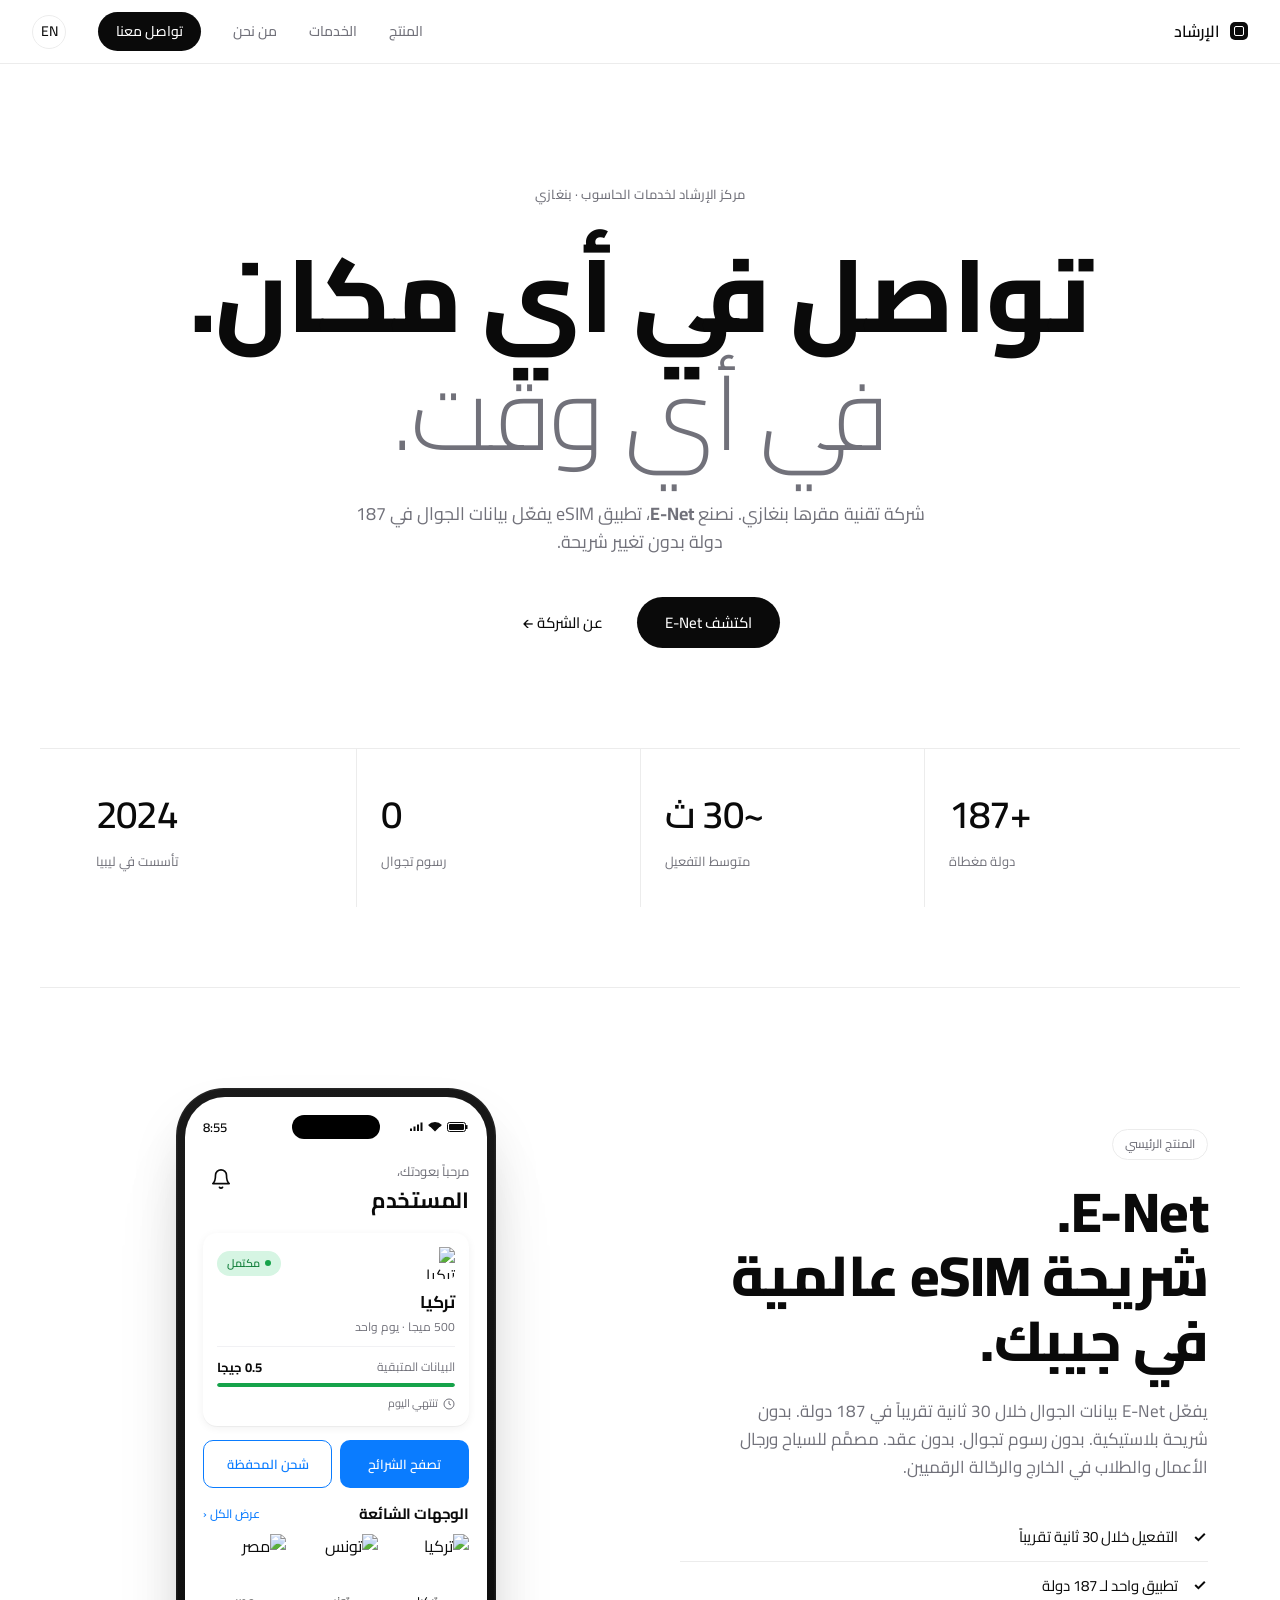
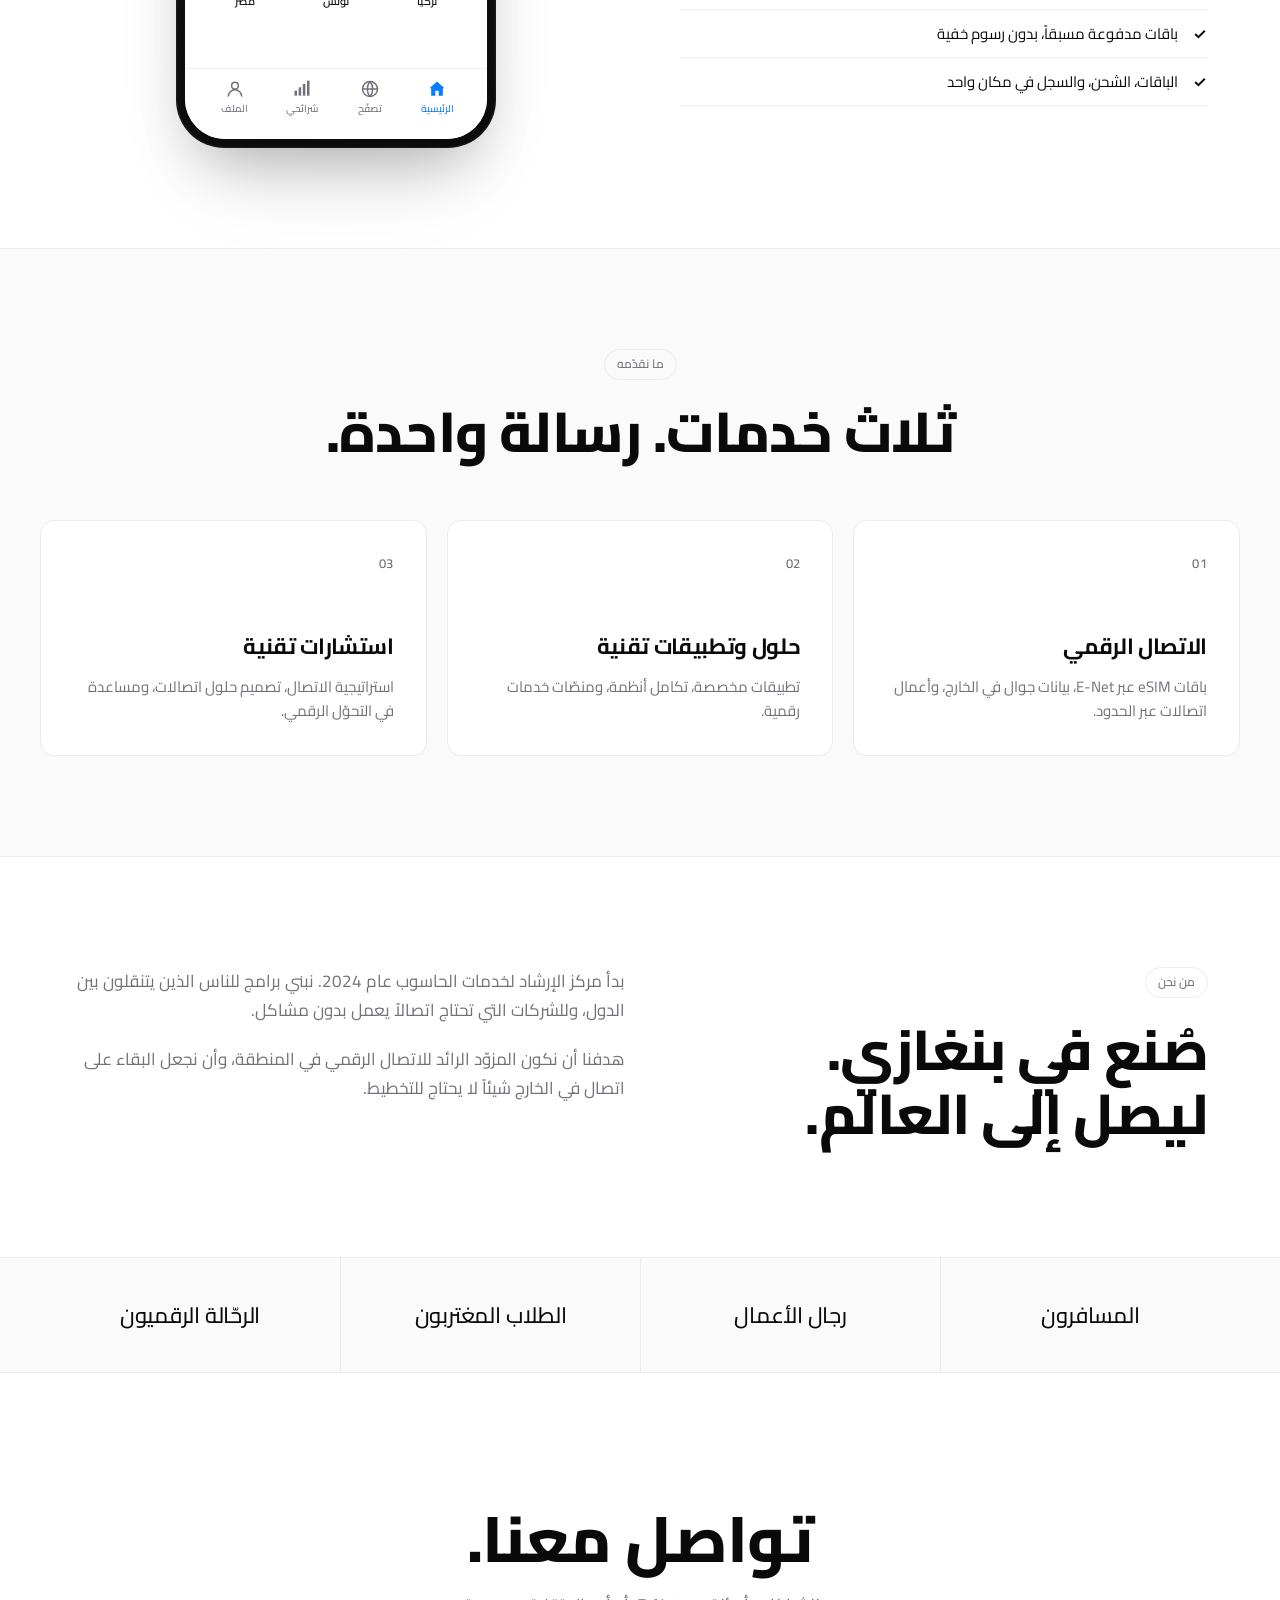
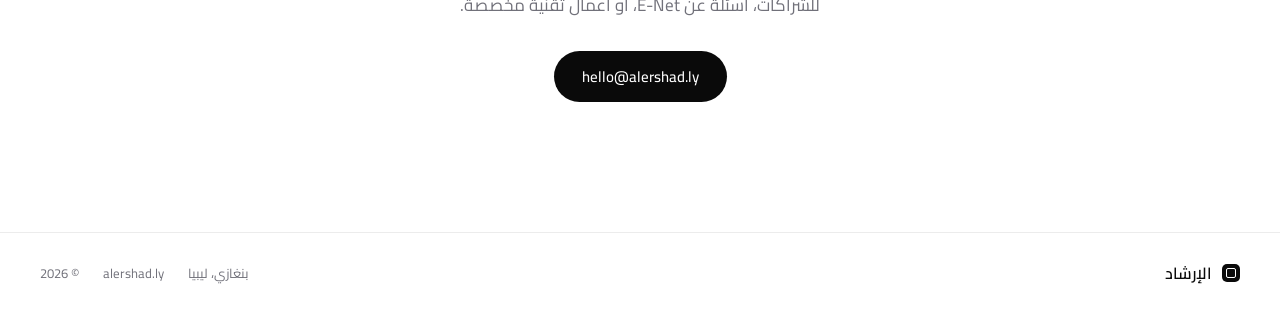
==== ar.html @ 6afa5aed "initial commit: al-irshad bilingual marketing site with e-net app showcase" ====
<!DOCTYPE html>
<html lang="ar" dir="rtl">
<head>
<meta charset="UTF-8" />
<meta name="viewport" content="width=device-width, initial-scale=1.0" />
<title>الإرشاد — تواصل من أي مكان. في أي وقت.</title>
<meta name="description" content="مركز الإرشاد لخدمات الحاسوب — شركة حلول تقنية مقرها بنغازي. مالكة منصة E-Net العالمية لشرائح eSIM." />
<link rel="preconnect" href="https://fonts.googleapis.com" />
<link rel="preconnect" href="https://fonts.gstatic.com" crossorigin />
<link href="https://fonts.googleapis.com/css2?family=Plus+Jakarta+Sans:wght@200;300;400;500;600;700&family=Cairo:wght@300;400;500;600;700;800&display=swap" rel="stylesheet" />
<link rel="stylesheet" href="styles.css" />
</head>
<body>

<!-- NAV -->
<header class="nav">
  <a href="#" class="brand">
    <span class="brand-mark"></span>
    <span class="brand-name">الإرشاد</span>
  </a>
  <nav class="menu">
    <a href="#product">المنتج</a>
    <a href="#services">الخدمات</a>
    <a href="#about">من نحن</a>
    <a href="#contact" class="menu-cta">تواصل معنا</a>
    <a href="index.html" class="lang-switch">EN</a>
  </nav>
</header>

<!-- HERO -->
<section class="hero">
  <p class="eyebrow">مركز الإرشاد لخدمات الحاسوب · بنغازي</p>
  <h1 class="hero-title">
    تواصل في أي مكان.<br/>
    <span class="thin">في أي وقت.</span>
  </h1>
  <p class="hero-sub">
    شركة تقنية مقرها بنغازي. نصنع <b>E-Net</b>، تطبيق eSIM
    يفعّل بيانات الجوال في 187 دولة بدون تغيير شريحة.
  </p>
  <div class="hero-actions">
    <a href="#product" class="btn-primary">اكتشف E-Net</a>
    <a href="#about" class="btn-ghost">عن الشركة ←</a>
  </div>
</section>

<!-- STATS STRIP -->
<section class="strip">
  <div class="strip-item">
    <div class="strip-value">+187</div>
    <div class="strip-label">دولة مغطاة</div>
  </div>
  <div class="strip-item">
    <div class="strip-value">~30 ث</div>
    <div class="strip-label">متوسط التفعيل</div>
  </div>
  <div class="strip-item">
    <div class="strip-value">0</div>
    <div class="strip-label">رسوم تجوال</div>
  </div>
  <div class="strip-item">
    <div class="strip-value">2024</div>
    <div class="strip-label">تأسست في ليبيا</div>
  </div>
</section>

<!-- PRODUCT -->
<section class="product" id="product">
  <div class="product-copy">
    <span class="tag">المنتج الرئيسي</span>
    <h2>E-Net.<br/>شريحة eSIM عالمية في جيبك.</h2>
    <p>
      يفعّل E-Net بيانات الجوال خلال 30 ثانية تقريباً في 187 دولة.
      بدون شريحة بلاستيكية. بدون رسوم تجوال. بدون عقد.
      مصمَّم للسياح ورجال الأعمال والطلاب في الخارج والرحّالة الرقميين.
    </p>
    <ul class="check-list">
      <li>التفعيل خلال 30 ثانية تقريباً</li>
      <li>تطبيق واحد لـ 187 دولة</li>
      <li>باقات مدفوعة مسبقاً، بدون رسوم خفية</li>
      <li>الباقات، الشحن، والسجل في مكان واحد</li>
    </ul>
  </div>

  <div class="product-art" dir="ltr">
    <div class="phone">
      <div class="phone-screen" lang="ar" dir="rtl">
        <div class="status-bar" dir="ltr">
          <span class="status-time">8:55</span>
          <span class="status-icons">
            <svg width="14" height="10" viewBox="0 0 14 10"><path d="M1 6.5h2v2.5H1zM4.5 4.5h2V9h-2zM8 2.5h2V9H8zM11.5.5h2V9h-2z" fill="currentColor"/></svg>
            <svg width="14" height="10" viewBox="0 0 14 10"><path d="M7 2.5a7 7 0 015 2L7 9.5 2 4.5a7 7 0 015-2zM7 0a9.5 9.5 0 016.9 3L12 4.9a7 7 0 00-10 0L.1 3A9.5 9.5 0 017 0z" fill="currentColor"/></svg>
            <svg width="22" height="10" viewBox="0 0 22 10"><rect x=".5" y=".5" width="18" height="9" rx="2" fill="none" stroke="currentColor"/><rect x="2" y="2" width="15" height="6" rx="1" fill="currentColor"/><rect x="19" y="3" width="1.5" height="4" rx=".5" fill="currentColor"/></svg>
          </span>
        </div>

        <div class="enet-greet">
          <div>
            <small>مرحباً بعودتك،</small>
            <strong>المستخدم</strong>
          </div>
          <span class="bell">
            <svg width="22" height="22" viewBox="0 0 24 24" fill="none" stroke="currentColor" stroke-width="1.8" stroke-linecap="round" stroke-linejoin="round"><path d="M6 8a6 6 0 0112 0c0 7 3 9 3 9H3s3-2 3-9"/><path d="M10.3 21a1.94 1.94 0 003.4 0"/></svg>
          </span>
        </div>

        <div class="enet-active">
          <div class="enet-active-head">
            <img class="enet-flag" src="https://flagcdn.com/tr.svg" alt="تركيا" />
            <span class="enet-status">
              <span class="enet-status-dot"></span> مكتمل
            </span>
          </div>
          <div class="enet-active-name">تركيا</div>
          <div class="enet-active-plan">500 ميجا · يوم واحد</div>
          <div class="enet-active-divider"></div>
          <div class="enet-data-row">
            <span>البيانات المتبقية</span>
            <b>0.5 جيجا</b>
          </div>
          <div class="enet-progress"><span></span></div>
          <div class="enet-expires">
            <svg width="12" height="12" viewBox="0 0 24 24" fill="none" stroke="currentColor" stroke-width="2"><circle cx="12" cy="12" r="10"/><path d="M12 6v6l4 2"/></svg>
            تنتهي اليوم
          </div>
        </div>

        <div class="enet-buttons">
          <button class="enet-btn enet-btn--fill">تصفح الشرائح</button>
          <button class="enet-btn enet-btn--out">شحن المحفظة</button>
        </div>

        <div class="enet-section">
          <h4>الوجهات الشائعة</h4>
          <span class="enet-see">عرض الكل ‹</span>
        </div>

        <div class="enet-countries">
          <div class="enet-country"><img class="ef" src="https://flagcdn.com/tr.svg" alt="تركيا" /><b>تركيا</b></div>
          <div class="enet-country"><img class="ef" src="https://flagcdn.com/tn.svg" alt="تونس" /><b>تونس</b></div>
          <div class="enet-country"><img class="ef" src="https://flagcdn.com/eg.svg" alt="مصر" /><b>مصر</b></div>
        </div>

        <div class="enet-tabbar">
          <span class="tab active">
            <svg width="20" height="20" viewBox="0 0 24 24" fill="currentColor"><path d="M12 3l9 8h-2v9h-5v-6h-4v6H5v-9H3z"/></svg>
            <b>الرئيسية</b>
          </span>
          <span class="tab">
            <svg width="20" height="20" viewBox="0 0 24 24" fill="none" stroke="currentColor" stroke-width="1.8"><circle cx="12" cy="12" r="9"/><path d="M3 12h18M12 3a14 14 0 010 18M12 3a14 14 0 000 18"/></svg>
            <b>تصفّح</b>
          </span>
          <span class="tab">
            <svg width="20" height="20" viewBox="0 0 24 24" fill="currentColor"><rect x="3" y="14" width="3" height="6"/><rect x="8" y="10" width="3" height="10"/><rect x="13" y="6" width="3" height="14"/><rect x="18" y="2" width="3" height="18"/></svg>
            <b>شرائحي</b>
          </span>
          <span class="tab">
            <svg width="20" height="20" viewBox="0 0 24 24" fill="none" stroke="currentColor" stroke-width="1.8"><circle cx="12" cy="8" r="4"/><path d="M4 21c0-4.4 3.6-8 8-8s8 3.6 8 8"/></svg>
            <b>الملف</b>
          </span>
        </div>
      </div>
    </div>
  </div>
</section>

<!-- SERVICES -->
<section class="services" id="services">
  <header class="section-head">
    <span class="tag">ما نقدّمه</span>
    <h2>ثلاث خدمات. رسالة واحدة.</h2>
  </header>

  <div class="service-grid">
    <article class="service">
      <div class="service-num">01</div>
      <h3>الاتصال الرقمي</h3>
      <p>باقات eSIM عبر E-Net، بيانات جوال في الخارج، وأعمال اتصالات عبر الحدود.</p>
    </article>
    <article class="service">
      <div class="service-num">02</div>
      <h3>حلول وتطبيقات تقنية</h3>
      <p>تطبيقات مخصصة، تكامل أنظمة، ومنصّات خدمات رقمية.</p>
    </article>
    <article class="service">
      <div class="service-num">03</div>
      <h3>استشارات تقنية</h3>
      <p>استراتيجية الاتصال، تصميم حلول اتصالات، ومساعدة في التحوّل الرقمي.</p>
    </article>
  </div>
</section>

<!-- ABOUT -->
<section class="about" id="about">
  <div class="about-grid">
    <div class="about-left">
      <span class="tag">من نحن</span>
      <h2>صُنع في بنغازي. ليصل إلى العالم.</h2>
    </div>
    <div class="about-right">
      <p>
        بدأ مركز الإرشاد لخدمات الحاسوب عام 2024.
        نبني برامج للناس الذين يتنقلون بين الدول،
        وللشركات التي تحتاج اتصالاً يعمل بدون مشاكل.
      </p>
      <p>
        هدفنا أن نكون المزوّد الرائد للاتصال الرقمي في المنطقة،
        وأن نجعل البقاء على اتصال في الخارج شيئاً لا يحتاج للتخطيط.
      </p>
    </div>
  </div>
</section>

<!-- WHO IT'S FOR -->
<section class="audience">
  <div class="aud-row">
    <div class="aud-item">المسافرون</div>
    <div class="aud-item">رجال الأعمال</div>
    <div class="aud-item">الطلاب المغتربون</div>
    <div class="aud-item">الرحّالة الرقميون</div>
  </div>
</section>

<!-- CONTACT -->
<section class="contact" id="contact">
  <h2>تواصل معنا.</h2>
  <p>للشراكات، أسئلة عن E-Net، أو أعمال تقنية مخصصة.</p>
  <a href="mailto:hello@alershad.ly" class="btn-primary">hello@alershad.ly</a>
</section>

<!-- FOOTER -->
<footer class="footer">
  <div class="footer-row">
    <div class="footer-brand">
      <span class="brand-mark"></span>
      <span>الإرشاد</span>
    </div>
    <div class="footer-meta">
      <span>بنغازي، ليبيا</span>
      <span>alershad.ly</span>
      <span>© 2026</span>
    </div>
  </div>
</footer>

<script src="main.js"></script>
</body>
</html>
---- styles.css ----
/* ━━━━━━━━━━━━━━━━━━━━━━━━━━━━━━━━━━━━━━
   AL-IRSHAD · Clean Modern Minimalism
   Distinct from zesimo:
     · White background (not cream)
     · Plus Jakarta Sans only (not Cormorant + Inter)
     · No giant ghost letters, no /01 numbering,
       no italic-red accent word, no cursor follower
   ━━━━━━━━━━━━━━━━━━━━━━━━━━━━━━━━━━━━━━ */

*, *::before, *::after { box-sizing: border-box; margin: 0; padding: 0; }

:root {
  --bg:        #ffffff;
  --bg-soft:   #fafafa;
  --ink:       #0a0a0a;
  --ink-soft:  #1f1f1f;
  --muted:     #71717a;
  --line:      #ececec;
  --line-soft: #f4f4f5;
  --radius:    14px;
  --maxw:      1200px;
}

html { scroll-behavior: smooth; }

body {
  background: var(--bg);
  color: var(--ink);
  font-family: 'Plus Jakarta Sans', system-ui, -apple-system, sans-serif;
  font-weight: 400;
  font-size: 16px;
  line-height: 1.55;
  letter-spacing: -.005em;
  -webkit-font-smoothing: antialiased;
  -moz-osx-font-smoothing: grayscale;
  overflow-x: hidden;
}

a { color: inherit; text-decoration: none; }
::selection { background: var(--ink); color: var(--bg); }

/* ━━━ NAV ━━━ */
.nav {
  position: sticky; top: 0; z-index: 50;
  background: rgba(255, 255, 255, 0.85);
  backdrop-filter: saturate(180%) blur(14px);
  -webkit-backdrop-filter: saturate(180%) blur(14px);
  border-bottom: 1px solid var(--line);
  height: 64px;
  padding: 0 32px;
  display: flex; justify-content: space-between; align-items: center;
}
.brand {
  display: flex; align-items: center; gap: 10px;
  font-weight: 600; font-size: 16px;
  letter-spacing: -.01em;
}
.brand-mark {
  width: 18px; height: 18px;
  background: var(--ink);
  border-radius: 5px;
  position: relative;
}
.brand-mark::after {
  content: '';
  position: absolute; inset: 4px;
  border: 1.5px solid var(--bg);
  border-radius: 2px;
}
.menu { display: flex; align-items: center; gap: 32px; }
.menu a {
  font-size: 14px;
  font-weight: 500;
  color: var(--muted);
  transition: color .2s ease;
}
.menu a:hover { color: var(--ink); }
.menu-cta {
  background: var(--ink) !important;
  color: var(--bg) !important;
  padding: 9px 18px;
  border-radius: 999px;
  font-size: 14px;
  font-weight: 500;
  transition: background .2s ease;
}
.menu-cta:hover { background: var(--ink-soft) !important; }

@media (max-width: 720px) {
  .nav { padding: 0 20px; }
  .menu { gap: 18px; }
  .menu a:not(.menu-cta) { display: none; }
}

/* ━━━ HERO ━━━ */
.hero {
  max-width: var(--maxw);
  margin: 0 auto;
  padding: 120px 32px 100px;
  text-align: center;
}
.eyebrow {
  font-size: 13px;
  font-weight: 500;
  color: var(--muted);
  margin-bottom: 32px;
  letter-spacing: .01em;
}
.hero-title {
  font-size: clamp(48px, 8vw, 104px);
  font-weight: 700;
  line-height: 1.02;
  letter-spacing: -.04em;
  margin-bottom: 28px;
  color: var(--ink);
}
.hero-title .thin {
  font-weight: 300;
  color: var(--muted);
}
.hero-sub {
  font-size: clamp(16px, 1.4vw, 19px);
  color: var(--muted);
  max-width: 580px;
  margin: 0 auto 40px;
  line-height: 1.6;
  font-weight: 400;
}
.hero-actions {
  display: inline-flex;
  gap: 12px;
  align-items: center;
  flex-wrap: wrap;
  justify-content: center;
}
.btn-primary {
  display: inline-block;
  background: var(--ink);
  color: var(--bg);
  padding: 14px 28px;
  border-radius: 999px;
  font-size: 15px;
  font-weight: 500;
  transition: background .2s ease, transform .2s ease;
}
.btn-primary:hover { background: var(--ink-soft); transform: translateY(-1px); }
.btn-ghost {
  display: inline-block;
  padding: 14px 22px;
  border-radius: 999px;
  font-size: 15px;
  font-weight: 500;
  color: var(--ink);
  transition: background .2s ease;
}
.btn-ghost:hover { background: var(--line-soft); }

/* ━━━ STATS STRIP ━━━ */
.strip {
  max-width: var(--maxw);
  margin: 0 auto;
  padding: 0 32px 80px;
  display: grid;
  grid-template-columns: repeat(4, 1fr);
  gap: 0;
  border-top: 1px solid var(--line);
  border-bottom: 1px solid var(--line);
}
.strip-item {
  padding: 36px 24px;
  border-right: 1px solid var(--line);
  text-align: left;
}
.strip-item:last-child { border-right: none; }
.strip-value {
  font-size: clamp(28px, 3vw, 40px);
  font-weight: 600;
  letter-spacing: -.02em;
  margin-bottom: 6px;
  color: var(--ink);
}
.strip-label {
  font-size: 13px;
  color: var(--muted);
  font-weight: 400;
}
@media (max-width: 720px) {
  .strip { grid-template-columns: repeat(2, 1fr); padding: 0 20px 60px; }
  .strip-item:nth-child(2) { border-right: none; }
  .strip-item:nth-child(1), .strip-item:nth-child(2) { border-bottom: 1px solid var(--line); }
}

/* ━━━ TAG ━━━ */
.tag {
  display: inline-block;
  font-size: 12px;
  font-weight: 500;
  color: var(--muted);
  padding: 5px 12px;
  border: 1px solid var(--line);
  border-radius: 999px;
  margin-bottom: 20px;
}

/* ━━━ PRODUCT ━━━ */
.product {
  max-width: var(--maxw);
  margin: 0 auto;
  padding: 100px 32px;
  display: grid;
  grid-template-columns: 1fr 1fr;
  gap: 80px;
  align-items: center;
}
.product-copy h2 {
  font-size: clamp(36px, 4.5vw, 56px);
  font-weight: 700;
  line-height: 1.05;
  letter-spacing: -.03em;
  margin-bottom: 24px;
}
.product-copy > p {
  font-size: 17px;
  color: var(--muted);
  line-height: 1.65;
  margin-bottom: 32px;
  max-width: 480px;
}
.check-list { list-style: none; }
.check-list li {
  font-size: 15px;
  padding: 12px 0;
  border-bottom: 1px solid var(--line);
  display: flex; align-items: center;
}
.check-list li::before {
  content: '';
  width: 16px; height: 16px;
  margin-right: 14px;
  background-image: url("data:image/svg+xml;utf8,<svg xmlns='http://www.w3.org/2000/svg' viewBox='0 0 20 20' fill='none' stroke='%230a0a0a' stroke-width='2.5'><path d='M4 10l4 4 8-8'/></svg>");
  background-size: contain;
  background-repeat: no-repeat;
  flex-shrink: 0;
}

/* PHONE MOCKUP — E-Net app accurate */
.product-art { display: flex; justify-content: center; }

.phone {
  width: 320px;
  height: 660px;
  background: linear-gradient(160deg, #1a1a1a, #0a0a0a);
  border-radius: 48px;
  padding: 9px;
  position: relative;
  box-shadow:
    0 0 0 1.5px rgba(255, 255, 255, .05) inset,
    0 30px 60px -20px rgba(0, 0, 0, .25),
    0 50px 100px -40px rgba(0, 0, 0, .15);
}
.phone-screen {
  width: 100%; height: 100%;
  background: #fff;
  border-radius: 40px;
  padding: 14px 18px 0;
  display: flex; flex-direction: column;
  overflow: hidden;
  font-family: -apple-system, 'SF Pro Text', 'Plus Jakarta Sans', sans-serif;
  color: #0a0a0a;
  position: relative;
}

/* Status bar with Dynamic Island */
.status-bar {
  height: 32px;
  display: flex; align-items: center; justify-content: space-between;
  font-size: 13px; font-weight: 600;
  position: relative;
  margin-bottom: 18px;
}
.status-bar::before {
  content: '';
  position: absolute; top: 4px; left: 50%; transform: translateX(-50%);
  width: 88px; height: 24px;
  background: #000;
  border-radius: 14px;
}
.status-icons { display: inline-flex; gap: 5px; align-items: center; color: #0a0a0a; }

/* Welcome greeting */
.enet-greet {
  display: flex; align-items: flex-start; justify-content: space-between;
  margin-bottom: 16px;
}
.enet-greet small { display: block; font-size: 13px; color: #71717a; font-weight: 400; margin-bottom: 2px; }
.enet-greet strong { display: block; font-size: 22px; font-weight: 700; letter-spacing: -.01em; }
.bell {
  width: 36px; height: 36px;
  display: flex; align-items: center; justify-content: center;
  color: #0a0a0a;
}

/* Active eSIM card */
.enet-active {
  background: #fff;
  border-radius: 14px;
  padding: 14px;
  margin-bottom: 14px;
  box-shadow: 0 1px 0 rgba(0,0,0,.04), 0 2px 8px rgba(0,0,0,.06);
}
.enet-active-head {
  display: flex; justify-content: space-between; align-items: center;
  margin-bottom: 10px;
}
.enet-flag {
  width: 42px; height: 32px;
  border-radius: 6px;
  object-fit: cover;
  display: block;
}
.enet-status {
  display: inline-flex; align-items: center; gap: 5px;
  background: #d6f5e3;
  color: #15803d;
  font-size: 11px; font-weight: 600;
  padding: 4px 10px;
  border-radius: 999px;
}
.enet-status-dot {
  width: 6px; height: 6px; background: #16a34a; border-radius: 50%;
}
.enet-active-name { font-size: 17px; font-weight: 700; letter-spacing: -.01em; }
.enet-active-plan { font-size: 12px; color: #71717a; margin-top: 2px; }
.enet-active-divider { height: 1px; background: #f1f1f4; margin: 10px 0; }
.enet-data-row {
  display: flex; justify-content: space-between; align-items: center;
  font-size: 12px; color: #71717a;
  margin-bottom: 6px;
}
.enet-data-row b { color: #0a0a0a; font-weight: 700; font-size: 13px; }
.enet-progress {
  width: 100%; height: 4px; border-radius: 2px;
  background: #f1f1f4; overflow: hidden;
  margin-bottom: 8px;
}
.enet-progress span {
  display: block; width: 100%; height: 100%;
  background: #16a34a; border-radius: 2px;
}
.enet-expires {
  display: flex; align-items: center; gap: 5px;
  font-size: 11px; color: #71717a;
}

/* Buttons */
.enet-buttons {
  display: grid; grid-template-columns: 1fr 1fr;
  gap: 8px;
  margin-bottom: 14px;
}
.enet-btn {
  border: none;
  padding: 11px 8px;
  border-radius: 10px;
  font-size: 13px; font-weight: 600;
  font-family: inherit;
  cursor: pointer;
}
.enet-btn--fill { background: #0a7cff; color: #fff; }
.enet-btn--out { background: #fff; color: #0a7cff; border: 1.5px solid #0a7cff; }

/* Section header */
.enet-section {
  display: flex; justify-content: space-between; align-items: center;
  margin-bottom: 8px;
}
.enet-section h4 { font-size: 15px; font-weight: 700; letter-spacing: -.01em; }
.enet-see { font-size: 12px; font-weight: 500; color: #0a7cff; }

/* Country grid */
.enet-countries {
  display: grid; grid-template-columns: repeat(3, 1fr);
  gap: 8px;
  margin-bottom: 14px;
}
.enet-country { display: flex; flex-direction: column; gap: 4px; }
.enet-country b { font-size: 11px; font-weight: 600; text-align: center; }

/* Country flags — real SVGs from flagcdn.com */
.ef {
  width: 100%;
  aspect-ratio: 3 / 2;
  border-radius: 6px;
  object-fit: cover;
  display: block;
}

/* Bottom tab bar */
.enet-tabbar {
  margin-left: -18px; margin-right: -18px;
  margin-top: auto;
  padding: 10px 16px 22px;
  border-top: 1px solid #f1f1f4;
  background: #fff;
  display: grid; grid-template-columns: repeat(4, 1fr);
}
.tab {
  display: flex; flex-direction: column; align-items: center; gap: 2px;
  color: #71717a;
  font-size: 10px; font-weight: 500;
}
.tab.active { color: #0a7cff; }
.tab b { font-weight: 500; font-size: 10px; }

@media (max-width: 880px) {
  .product { grid-template-columns: 1fr; gap: 56px; padding: 70px 20px; }
  .product-art { order: -1; }
}

/* ━━━ SECTION HEAD ━━━ */
.section-head {
  max-width: var(--maxw);
  margin: 0 auto 56px;
  text-align: center;
}
.section-head h2 {
  font-size: clamp(36px, 4.5vw, 56px);
  font-weight: 700;
  letter-spacing: -.03em;
  line-height: 1.05;
}

/* ━━━ SERVICES ━━━ */
.services {
  background: var(--bg-soft);
  padding: 100px 32px;
  border-top: 1px solid var(--line);
  border-bottom: 1px solid var(--line);
}
.service-grid {
  max-width: var(--maxw);
  margin: 0 auto;
  display: grid;
  grid-template-columns: repeat(3, 1fr);
  gap: 20px;
}
.service {
  background: var(--bg);
  border: 1px solid var(--line);
  border-radius: var(--radius);
  padding: 32px;
  transition: border-color .25s ease, transform .25s ease, box-shadow .25s ease;
}
.service:hover {
  border-color: #d4d4d8;
  transform: translateY(-2px);
  box-shadow: 0 12px 30px -16px rgba(0, 0, 0, .08);
}
.service-num {
  font-size: 13px;
  font-weight: 600;
  color: var(--muted);
  margin-bottom: 56px;
  letter-spacing: .02em;
}
.service h3 {
  font-size: 22px;
  font-weight: 600;
  letter-spacing: -.015em;
  margin-bottom: 12px;
}
.service p {
  color: var(--muted);
  font-size: 15px;
  line-height: 1.6;
}
@media (max-width: 880px) {
  .services { padding: 70px 20px; }
  .service-grid { grid-template-columns: 1fr; }
}

/* ━━━ ABOUT ━━━ */
.about {
  max-width: var(--maxw);
  margin: 0 auto;
  padding: 110px 32px;
}
.about-grid {
  display: grid;
  grid-template-columns: 1fr 1.1fr;
  gap: 80px;
  align-items: start;
}
.about-left h2 {
  font-size: clamp(36px, 4.5vw, 56px);
  font-weight: 700;
  line-height: 1.05;
  letter-spacing: -.03em;
}
.about-right p {
  font-size: 17px;
  line-height: 1.7;
  color: var(--muted);
  margin-bottom: 20px;
}
.about-right p:last-child { margin-bottom: 0; }
@media (max-width: 880px) {
  .about { padding: 70px 20px; }
  .about-grid { grid-template-columns: 1fr; gap: 32px; }
}

/* ━━━ AUDIENCE ━━━ */
.audience {
  border-top: 1px solid var(--line);
  border-bottom: 1px solid var(--line);
  background: var(--bg-soft);
}
.aud-row {
  max-width: var(--maxw);
  margin: 0 auto;
  display: grid;
  grid-template-columns: repeat(4, 1fr);
}
.aud-item {
  padding: 40px 24px;
  font-size: clamp(18px, 2vw, 22px);
  font-weight: 500;
  letter-spacing: -.01em;
  border-right: 1px solid var(--line);
  text-align: center;
}
.aud-item:last-child { border-right: none; }
@media (max-width: 720px) {
  .aud-row { grid-template-columns: repeat(2, 1fr); }
  .aud-item:nth-child(2) { border-right: none; }
  .aud-item:nth-child(1), .aud-item:nth-child(2) { border-bottom: 1px solid var(--line); }
}

/* ━━━ CONTACT ━━━ */
.contact {
  max-width: 720px;
  margin: 0 auto;
  padding: 130px 32px;
  text-align: center;
}
.contact h2 {
  font-size: clamp(40px, 5vw, 64px);
  font-weight: 700;
  letter-spacing: -.03em;
  margin-bottom: 16px;
}
.contact p {
  font-size: 17px;
  color: var(--muted);
  margin-bottom: 32px;
}

/* ━━━ FOOTER ━━━ */
.footer {
  border-top: 1px solid var(--line);
  padding: 28px 32px;
}
.footer-row {
  max-width: var(--maxw);
  margin: 0 auto;
  display: flex;
  justify-content: space-between;
  align-items: center;
}
.footer-brand {
  display: flex; align-items: center; gap: 10px;
  font-weight: 600;
}
.footer-meta {
  display: flex; gap: 24px;
  font-size: 13px;
  color: var(--muted);
}
@media (max-width: 720px) {
  .footer-row { flex-direction: column; gap: 16px; }
  .footer-meta { flex-wrap: wrap; justify-content: center; gap: 14px; }
}

/* ━━━ LANGUAGE SWITCH ━━━ */
.lang-switch {
  width: 34px; height: 34px;
  display: inline-flex; align-items: center; justify-content: center;
  border: 1px solid var(--line);
  border-radius: 50%;
  font-size: 13px;
  font-weight: 600;
  color: var(--ink) !important;
  transition: background .2s ease, border-color .2s ease;
}
.lang-switch:hover {
  background: var(--bg-soft);
  border-color: var(--ink);
}

/* ━━━ ARABIC / RTL ━━━ */
html[dir="rtl"] body {
  font-family: 'Cairo', 'Plus Jakarta Sans', system-ui, sans-serif;
  letter-spacing: 0;
}
html[dir="rtl"] .hero-title,
html[dir="rtl"] .product-copy h2,
html[dir="rtl"] .section-head h2,
html[dir="rtl"] .about-left h2,
html[dir="rtl"] .contact h2 {
  font-weight: 800;
  letter-spacing: -.01em;
  line-height: 1.15;
}
html[dir="rtl"] .hero-title .thin { font-weight: 300; }
html[dir="rtl"] .service h3 { font-weight: 700; }

/* Flip vertical-divider borders */
html[dir="rtl"] .strip-item {
  border-right: none;
  border-left: 1px solid var(--line);
}
html[dir="rtl"] .strip-item:last-child { border-left: none; }
html[dir="rtl"] .aud-item {
  border-right: none;
  border-left: 1px solid var(--line);
}
html[dir="rtl"] .aud-item:last-child { border-left: none; }
@media (max-width: 720px) {
  html[dir="rtl"] .strip-item:nth-child(2) { border-left: none; }
  html[dir="rtl"] .aud-item:nth-child(2) { border-left: none; }
}

/* Phone stays LTR (it's a product UI) — already handled by inline dir="ltr" */
html[dir="rtl"] .phone-screen { font-family: 'Cairo', sans-serif; }
html[dir="rtl"] .enet-active-name,
html[dir="rtl"] .enet-greet strong,
html[dir="rtl"] .enet-section h4 {
  font-weight: 700;
}
html[dir="rtl"] .check-list li::before {
  margin-right: 0;
  margin-left: 14px;
}

/* ━━━ SCROLL REVEAL ━━━ */
.reveal {
  opacity: 0;
  transform: translateY(20px);
  transition: opacity .8s ease, transform .8s cubic-bezier(.16, 1, .3, 1);
}
.reveal.in {
  opacity: 1;
  transform: translateY(0);
}
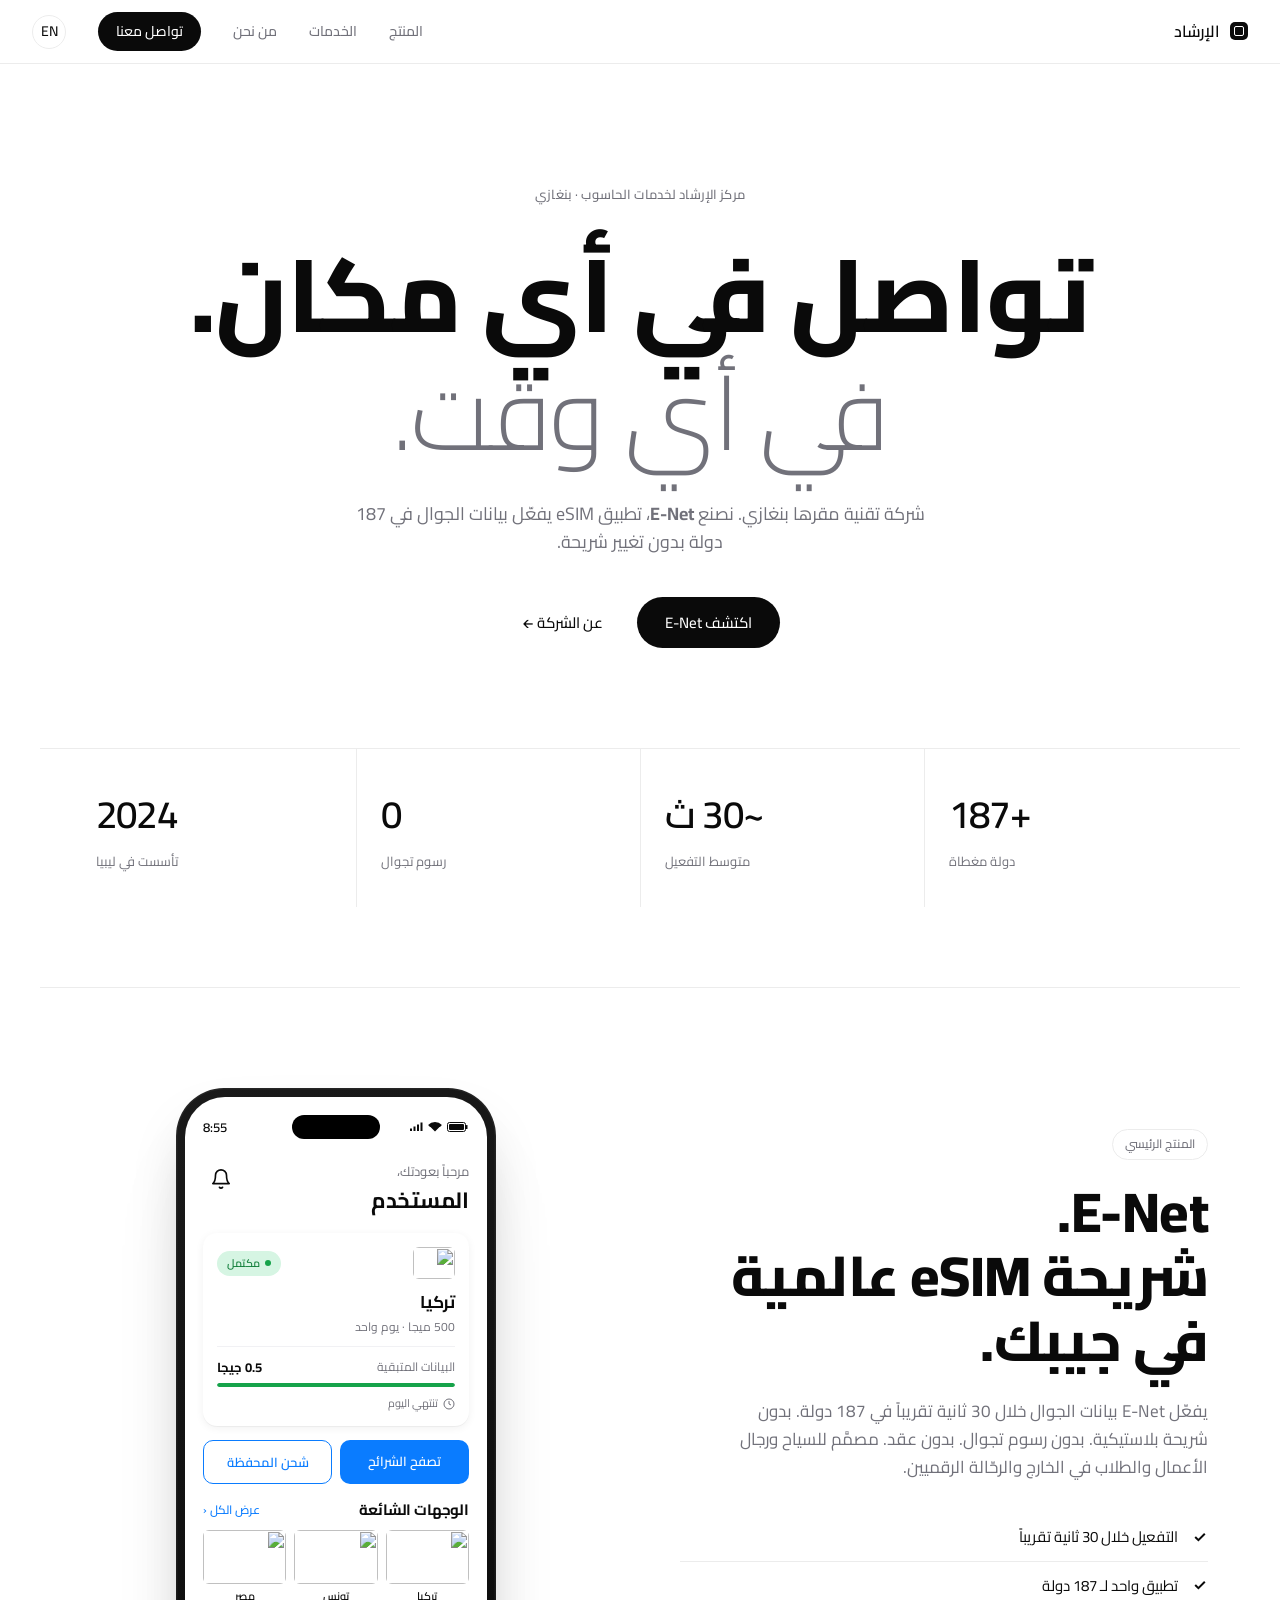
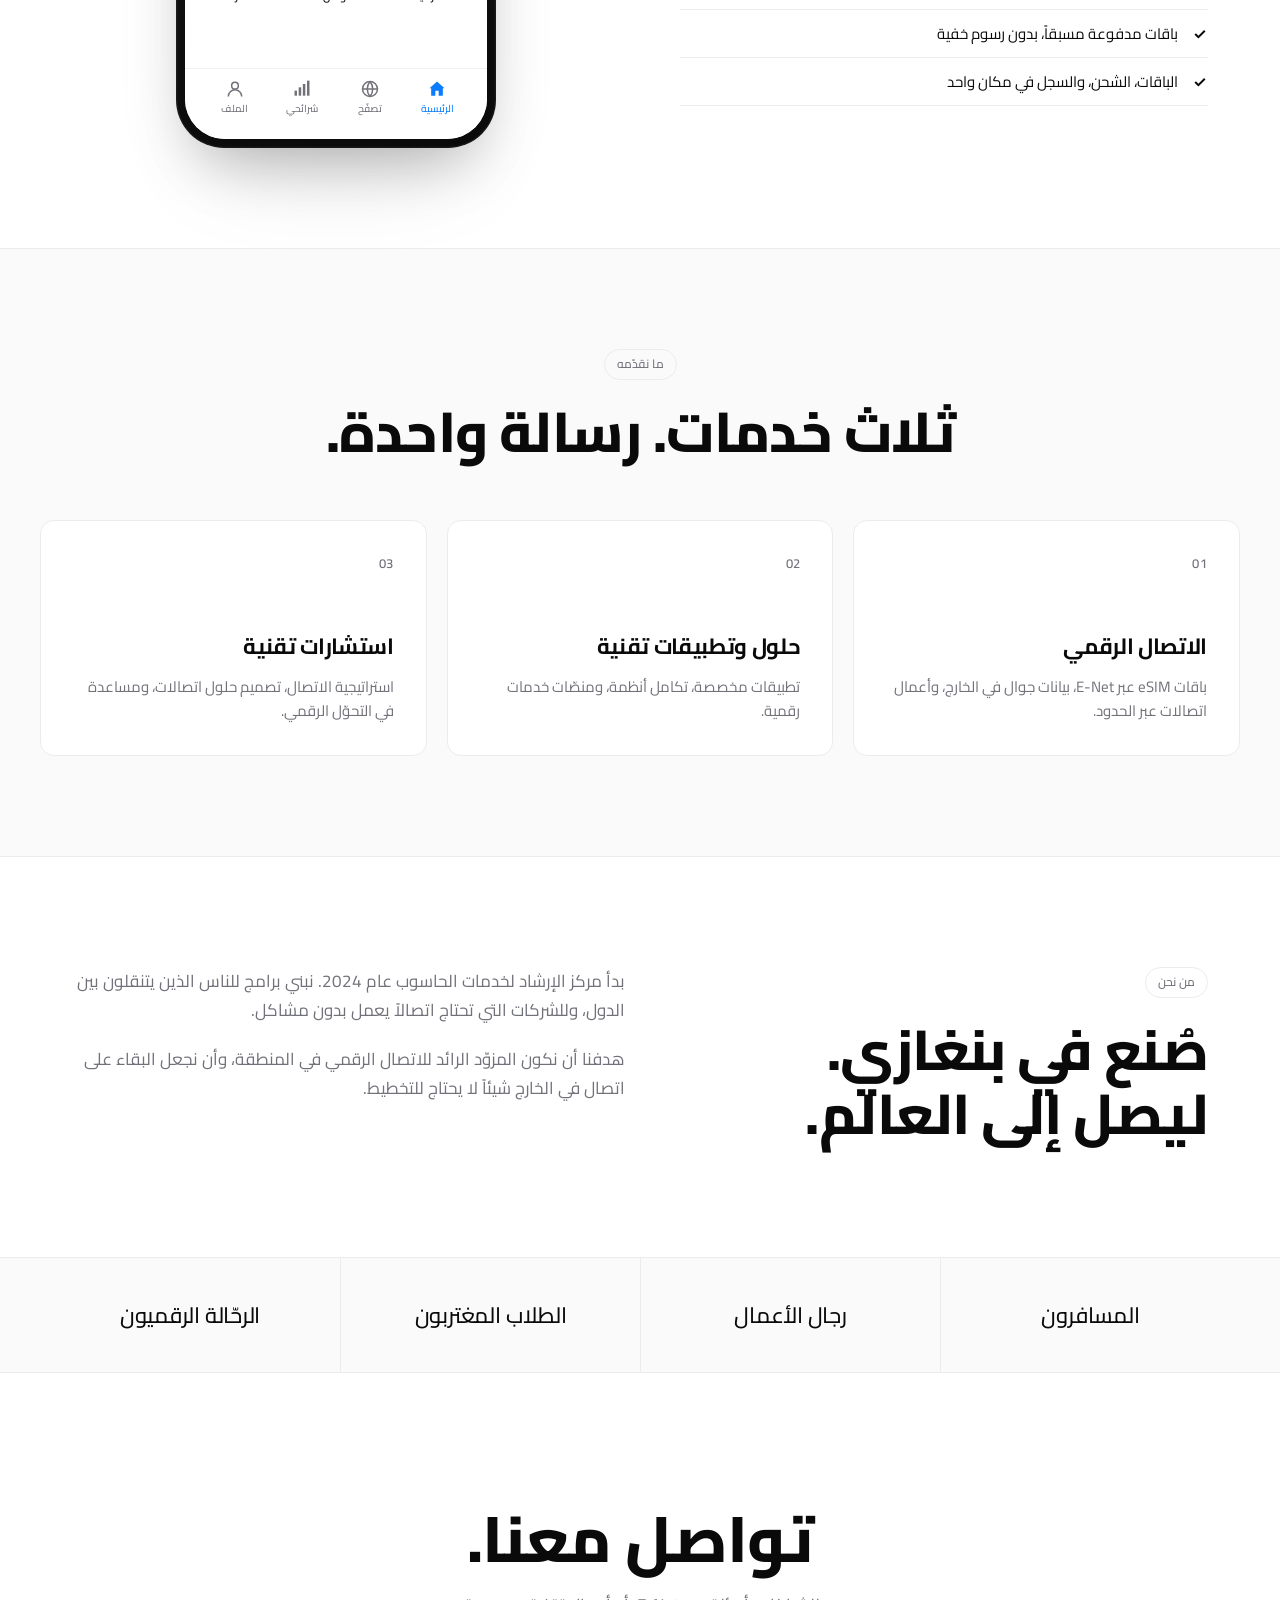
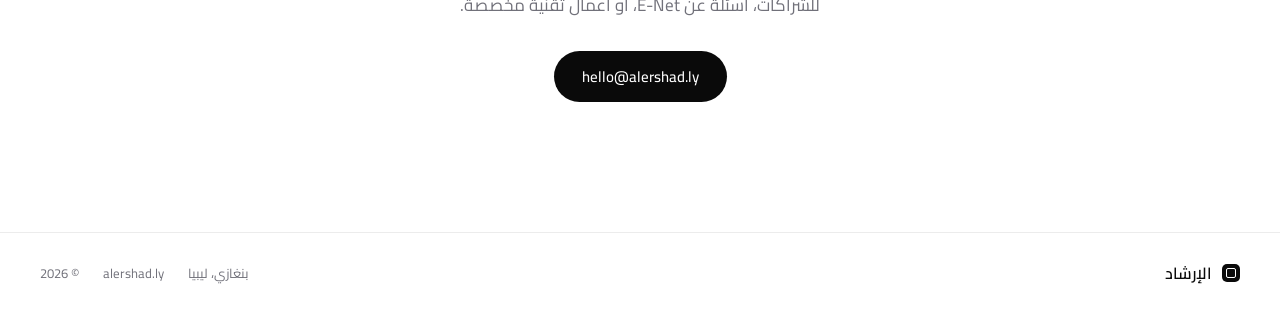
==== commit dbd07429: "improve accessibility, focus, motion tokens, and reduced-motion support" ====
--- a/ar.html
+++ b/ar.html
@@ -12,25 +12,29 @@
 </head>
 <body>
 
+<a href="#main" class="skip-link">تخطّي إلى المحتوى</a>
+
 <!-- NAV -->
 <header class="nav">
-  <a href="#" class="brand">
-    <span class="brand-mark"></span>
+  <a href="#" class="brand" aria-label="الإرشاد - الصفحة الرئيسية">
+    <span class="brand-mark" aria-hidden="true"></span>
     <span class="brand-name">الإرشاد</span>
   </a>
-  <nav class="menu">
+  <nav class="menu" aria-label="القائمة الرئيسية">
     <a href="#product">المنتج</a>
     <a href="#services">الخدمات</a>
     <a href="#about">من نحن</a>
     <a href="#contact" class="menu-cta">تواصل معنا</a>
-    <a href="index.html" class="lang-switch">EN</a>
+    <a href="index.html" class="lang-switch" aria-label="Switch to English" lang="en">EN</a>
   </nav>
 </header>
 
+<main id="main">
+
 <!-- HERO -->
-<section class="hero">
+<section class="hero" aria-labelledby="hero-heading">
   <p class="eyebrow">مركز الإرشاد لخدمات الحاسوب · بنغازي</p>
-  <h1 class="hero-title">
+  <h1 class="hero-title" id="hero-heading">
     تواصل في أي مكان.<br/>
     <span class="thin">في أي وقت.</span>
   </h1>
@@ -45,7 +49,7 @@
 </section>
 
 <!-- STATS STRIP -->
-<section class="strip">
+<section class="strip" aria-label="أرقام رئيسية">
   <div class="strip-item">
     <div class="strip-value">+187</div>
     <div class="strip-label">دولة مغطاة</div>
@@ -65,10 +69,10 @@
 </section>
 
 <!-- PRODUCT -->
-<section class="product" id="product">
+<section class="product" id="product" aria-labelledby="product-heading">
   <div class="product-copy">
     <span class="tag">المنتج الرئيسي</span>
-    <h2>E-Net.<br/>شريحة eSIM عالمية في جيبك.</h2>
+    <h2 id="product-heading">E-Net.<br/>شريحة eSIM عالمية في جيبك.</h2>
     <p>
       يفعّل E-Net بيانات الجوال خلال 30 ثانية تقريباً في 187 دولة.
       بدون شريحة بلاستيكية. بدون رسوم تجوال. بدون عقد.
@@ -82,15 +86,15 @@
     </ul>
   </div>
 
-  <div class="product-art" dir="ltr">
+  <div class="product-art" dir="ltr" aria-hidden="true">
     <div class="phone">
       <div class="phone-screen" lang="ar" dir="rtl">
         <div class="status-bar" dir="ltr">
           <span class="status-time">8:55</span>
           <span class="status-icons">
-            <svg width="14" height="10" viewBox="0 0 14 10"><path d="M1 6.5h2v2.5H1zM4.5 4.5h2V9h-2zM8 2.5h2V9H8zM11.5.5h2V9h-2z" fill="currentColor"/></svg>
-            <svg width="14" height="10" viewBox="0 0 14 10"><path d="M7 2.5a7 7 0 015 2L7 9.5 2 4.5a7 7 0 015-2zM7 0a9.5 9.5 0 016.9 3L12 4.9a7 7 0 00-10 0L.1 3A9.5 9.5 0 017 0z" fill="currentColor"/></svg>
-            <svg width="22" height="10" viewBox="0 0 22 10"><rect x=".5" y=".5" width="18" height="9" rx="2" fill="none" stroke="currentColor"/><rect x="2" y="2" width="15" height="6" rx="1" fill="currentColor"/><rect x="19" y="3" width="1.5" height="4" rx=".5" fill="currentColor"/></svg>
+            <svg width="14" height="10" viewBox="0 0 14 10" focusable="false"><path d="M1 6.5h2v2.5H1zM4.5 4.5h2V9h-2zM8 2.5h2V9H8zM11.5.5h2V9h-2z" fill="currentColor"/></svg>
+            <svg width="14" height="10" viewBox="0 0 14 10" focusable="false"><path d="M7 2.5a7 7 0 015 2L7 9.5 2 4.5a7 7 0 015-2zM7 0a9.5 9.5 0 016.9 3L12 4.9a7 7 0 00-10 0L.1 3A9.5 9.5 0 017 0z" fill="currentColor"/></svg>
+            <svg width="22" height="10" viewBox="0 0 22 10" focusable="false"><rect x=".5" y=".5" width="18" height="9" rx="2" fill="none" stroke="currentColor"/><rect x="2" y="2" width="15" height="6" rx="1" fill="currentColor"/><rect x="19" y="3" width="1.5" height="4" rx=".5" fill="currentColor"/></svg>
           </span>
         </div>
 
@@ -100,15 +104,15 @@
             <strong>المستخدم</strong>
           </div>
           <span class="bell">
-            <svg width="22" height="22" viewBox="0 0 24 24" fill="none" stroke="currentColor" stroke-width="1.8" stroke-linecap="round" stroke-linejoin="round"><path d="M6 8a6 6 0 0112 0c0 7 3 9 3 9H3s3-2 3-9"/><path d="M10.3 21a1.94 1.94 0 003.4 0"/></svg>
+            <svg width="22" height="22" viewBox="0 0 24 24" fill="none" stroke="currentColor" stroke-width="1.8" stroke-linecap="round" stroke-linejoin="round" focusable="false"><path d="M6 8a6 6 0 0112 0c0 7 3 9 3 9H3s3-2 3-9"/><path d="M10.3 21a1.94 1.94 0 003.4 0"/></svg>
           </span>
         </div>
 
         <div class="enet-active">
           <div class="enet-active-head">
-            <img class="enet-flag" src="https://flagcdn.com/tr.svg" alt="تركيا" />
+            <img class="enet-flag" src="https://flagcdn.com/tr.svg" alt="" width="42" height="32" loading="lazy" decoding="async" />
             <span class="enet-status">
-              <span class="enet-status-dot"></span> مكتمل
+              <span class="enet-status-dot" aria-hidden="true"></span> مكتمل
             </span>
           </div>
           <div class="enet-active-name">تركيا</div>
@@ -120,14 +124,14 @@
           </div>
           <div class="enet-progress"><span></span></div>
           <div class="enet-expires">
-            <svg width="12" height="12" viewBox="0 0 24 24" fill="none" stroke="currentColor" stroke-width="2"><circle cx="12" cy="12" r="10"/><path d="M12 6v6l4 2"/></svg>
+            <svg width="12" height="12" viewBox="0 0 24 24" fill="none" stroke="currentColor" stroke-width="2" focusable="false"><circle cx="12" cy="12" r="10"/><path d="M12 6v6l4 2"/></svg>
             تنتهي اليوم
           </div>
         </div>
 
         <div class="enet-buttons">
-          <button class="enet-btn enet-btn--fill">تصفح الشرائح</button>
-          <button class="enet-btn enet-btn--out">شحن المحفظة</button>
+          <span class="enet-btn enet-btn--fill">تصفح الشرائح</span>
+          <span class="enet-btn enet-btn--out">شحن المحفظة</span>
         </div>
 
         <div class="enet-section">
@@ -136,26 +140,26 @@
         </div>
 
         <div class="enet-countries">
-          <div class="enet-country"><img class="ef" src="https://flagcdn.com/tr.svg" alt="تركيا" /><b>تركيا</b></div>
-          <div class="enet-country"><img class="ef" src="https://flagcdn.com/tn.svg" alt="تونس" /><b>تونس</b></div>
-          <div class="enet-country"><img class="ef" src="https://flagcdn.com/eg.svg" alt="مصر" /><b>مصر</b></div>
+          <div class="enet-country"><img class="ef" src="https://flagcdn.com/tr.svg" alt="" width="80" height="54" loading="lazy" decoding="async" /><b>تركيا</b></div>
+          <div class="enet-country"><img class="ef" src="https://flagcdn.com/tn.svg" alt="" width="80" height="54" loading="lazy" decoding="async" /><b>تونس</b></div>
+          <div class="enet-country"><img class="ef" src="https://flagcdn.com/eg.svg" alt="" width="80" height="54" loading="lazy" decoding="async" /><b>مصر</b></div>
         </div>
 
         <div class="enet-tabbar">
           <span class="tab active">
-            <svg width="20" height="20" viewBox="0 0 24 24" fill="currentColor"><path d="M12 3l9 8h-2v9h-5v-6h-4v6H5v-9H3z"/></svg>
+            <svg width="20" height="20" viewBox="0 0 24 24" fill="currentColor" focusable="false"><path d="M12 3l9 8h-2v9h-5v-6h-4v6H5v-9H3z"/></svg>
             <b>الرئيسية</b>
           </span>
           <span class="tab">
-            <svg width="20" height="20" viewBox="0 0 24 24" fill="none" stroke="currentColor" stroke-width="1.8"><circle cx="12" cy="12" r="9"/><path d="M3 12h18M12 3a14 14 0 010 18M12 3a14 14 0 000 18"/></svg>
+            <svg width="20" height="20" viewBox="0 0 24 24" fill="none" stroke="currentColor" stroke-width="1.8" focusable="false"><circle cx="12" cy="12" r="9"/><path d="M3 12h18M12 3a14 14 0 010 18M12 3a14 14 0 000 18"/></svg>
             <b>تصفّح</b>
           </span>
           <span class="tab">
-            <svg width="20" height="20" viewBox="0 0 24 24" fill="currentColor"><rect x="3" y="14" width="3" height="6"/><rect x="8" y="10" width="3" height="10"/><rect x="13" y="6" width="3" height="14"/><rect x="18" y="2" width="3" height="18"/></svg>
+            <svg width="20" height="20" viewBox="0 0 24 24" fill="currentColor" focusable="false"><rect x="3" y="14" width="3" height="6"/><rect x="8" y="10" width="3" height="10"/><rect x="13" y="6" width="3" height="14"/><rect x="18" y="2" width="3" height="18"/></svg>
             <b>شرائحي</b>
           </span>
           <span class="tab">
-            <svg width="20" height="20" viewBox="0 0 24 24" fill="none" stroke="currentColor" stroke-width="1.8"><circle cx="12" cy="8" r="4"/><path d="M4 21c0-4.4 3.6-8 8-8s8 3.6 8 8"/></svg>
+            <svg width="20" height="20" viewBox="0 0 24 24" fill="none" stroke="currentColor" stroke-width="1.8" focusable="false"><circle cx="12" cy="8" r="4"/><path d="M4 21c0-4.4 3.6-8 8-8s8 3.6 8 8"/></svg>
             <b>الملف</b>
           </span>
         </div>
@@ -165,25 +169,25 @@
 </section>
 
 <!-- SERVICES -->
-<section class="services" id="services">
+<section class="services" id="services" aria-labelledby="services-heading">
   <header class="section-head">
     <span class="tag">ما نقدّمه</span>
-    <h2>ثلاث خدمات. رسالة واحدة.</h2>
+    <h2 id="services-heading">ثلاث خدمات. رسالة واحدة.</h2>
   </header>
 
   <div class="service-grid">
     <article class="service">
-      <div class="service-num">01</div>
+      <div class="service-num" aria-hidden="true">01</div>
       <h3>الاتصال الرقمي</h3>
       <p>باقات eSIM عبر E-Net، بيانات جوال في الخارج، وأعمال اتصالات عبر الحدود.</p>
     </article>
     <article class="service">
-      <div class="service-num">02</div>
+      <div class="service-num" aria-hidden="true">02</div>
       <h3>حلول وتطبيقات تقنية</h3>
       <p>تطبيقات مخصصة، تكامل أنظمة، ومنصّات خدمات رقمية.</p>
     </article>
     <article class="service">
-      <div class="service-num">03</div>
+      <div class="service-num" aria-hidden="true">03</div>
       <h3>استشارات تقنية</h3>
       <p>استراتيجية الاتصال، تصميم حلول اتصالات، ومساعدة في التحوّل الرقمي.</p>
     </article>
@@ -191,11 +195,11 @@
 </section>
 
 <!-- ABOUT -->
-<section class="about" id="about">
+<section class="about" id="about" aria-labelledby="about-heading">
   <div class="about-grid">
     <div class="about-left">
       <span class="tag">من نحن</span>
-      <h2>صُنع في بنغازي. ليصل إلى العالم.</h2>
+      <h2 id="about-heading">صُنع في بنغازي. ليصل إلى العالم.</h2>
     </div>
     <div class="about-right">
       <p>
@@ -212,7 +216,7 @@
 </section>
 
 <!-- WHO IT'S FOR -->
-<section class="audience">
+<section class="audience" aria-label="لمن صُمّم">
   <div class="aud-row">
     <div class="aud-item">المسافرون</div>
     <div class="aud-item">رجال الأعمال</div>
@@ -222,17 +226,19 @@
 </section>
 
 <!-- CONTACT -->
-<section class="contact" id="contact">
-  <h2>تواصل معنا.</h2>
+<section class="contact" id="contact" aria-labelledby="contact-heading">
+  <h2 id="contact-heading">تواصل معنا.</h2>
   <p>للشراكات، أسئلة عن E-Net، أو أعمال تقنية مخصصة.</p>
   <a href="mailto:hello@alershad.ly" class="btn-primary">hello@alershad.ly</a>
 </section>
+
+</main>
 
 <!-- FOOTER -->
 <footer class="footer">
   <div class="footer-row">
     <div class="footer-brand">
-      <span class="brand-mark"></span>
+      <span class="brand-mark" aria-hidden="true"></span>
       <span>الإرشاد</span>
     </div>
     <div class="footer-meta">
@@ -243,6 +249,6 @@
   </div>
 </footer>
 
-<script src="main.js"></script>
+<script src="main.js" defer></script>
 </body>
 </html>
--- a/styles.css
+++ b/styles.css
@@ -10,6 +10,7 @@
 *, *::before, *::after { box-sizing: border-box; margin: 0; padding: 0; }
 
 :root {
+  /* color */
   --bg:        #ffffff;
   --bg-soft:   #fafafa;
   --ink:       #0a0a0a;
@@ -17,8 +18,20 @@
   --muted:     #71717a;
   --line:      #ececec;
   --line-soft: #f4f4f5;
+  --focus:     #0a7cff;
+
+  /* shape */
   --radius:    14px;
   --maxw:      1200px;
+
+  /* motion — directional easing per CSS Transitions Level 1
+     ease-enter is applied on hover-IN, ease-exit on hover-OUT */
+  --ease-enter:  cubic-bezier(0.22, 1, 0.36, 1);
+  --ease-exit:   cubic-bezier(0.55, 0, 1, 0.45);
+  --ease-spring: cubic-bezier(0.34, 1.4, 0.64, 1);
+  --duration-fast: 0.15s;
+  --duration-base: 0.25s;
+  --duration-slow: 0.4s;
 }
 
 html { scroll-behavior: smooth; }
@@ -39,6 +52,47 @@
 a { color: inherit; text-decoration: none; }
 ::selection { background: var(--ink); color: var(--bg); }
 
+/* ━━━ FOCUS — keyboard only, WCAG 2.4.7 ━━━ */
+:where(a, button, [tabindex]):focus { outline: none; }
+:where(a, button, [tabindex]):focus-visible {
+  outline: 2px solid var(--focus);
+  outline-offset: 3px;
+  border-radius: 4px;
+}
+
+/* ━━━ SKIP LINK — hidden until keyboard-focused ━━━ */
+.skip-link {
+  position: absolute;
+  top: 0; left: 0;
+  background: var(--ink);
+  color: var(--bg);
+  padding: 12px 18px;
+  font-size: 14px;
+  font-weight: 600;
+  z-index: 1000;
+  transform: translateY(-120%);
+  transition: transform var(--duration-base) var(--ease-exit);
+}
+.skip-link:focus-visible {
+  transform: translateY(0);
+  outline: 2px solid var(--focus);
+  outline-offset: -4px;
+  transition: transform var(--duration-base) var(--ease-enter);
+}
+
+/* ━━━ REDUCED MOTION — disable decorative animation ━━━ */
+@media (prefers-reduced-motion: reduce) {
+  *,
+  *::before,
+  *::after {
+    animation-duration: 0.01ms !important;
+    animation-iteration-count: 1 !important;
+    transition-duration: 0.01ms !important;
+    scroll-behavior: auto !important;
+  }
+  .reveal { opacity: 1 !important; transform: none !important; }
+}
+
 /* ━━━ NAV ━━━ */
 .nav {
   position: sticky; top: 0; z-index: 50;
@@ -72,9 +126,12 @@
   font-size: 14px;
   font-weight: 500;
   color: var(--muted);
-  transition: color .2s ease;
-}
-.menu a:hover { color: var(--ink); }
+  transition: color var(--duration-fast) var(--ease-exit);
+}
+.menu a:hover {
+  color: var(--ink);
+  transition: color var(--duration-fast) var(--ease-enter);
+}
 .menu-cta {
   background: var(--ink) !important;
   color: var(--bg) !important;
@@ -141,9 +198,17 @@
   border-radius: 999px;
   font-size: 15px;
   font-weight: 500;
-  transition: background .2s ease, transform .2s ease;
-}
-.btn-primary:hover { background: var(--ink-soft); transform: translateY(-1px); }
+  transition:
+    background var(--duration-base) var(--ease-exit),
+    transform var(--duration-base) var(--ease-exit);
+}
+.btn-primary:hover {
+  background: var(--ink-soft);
+  transform: translateY(-1px);
+  transition:
+    background var(--duration-base) var(--ease-enter),
+    transform var(--duration-base) var(--ease-spring);
+}
 .btn-ghost {
   display: inline-block;
   padding: 14px 22px;
@@ -151,9 +216,12 @@
   font-size: 15px;
   font-weight: 500;
   color: var(--ink);
-  transition: background .2s ease;
-}
-.btn-ghost:hover { background: var(--line-soft); }
+  transition: background var(--duration-base) var(--ease-exit);
+}
+.btn-ghost:hover {
+  background: var(--line-soft);
+  transition: background var(--duration-base) var(--ease-enter);
+}
 
 /* ━━━ STATS STRIP ━━━ */
 .strip {
@@ -359,12 +427,13 @@
   margin-bottom: 14px;
 }
 .enet-btn {
+  display: block;
+  text-align: center;
   border: none;
   padding: 11px 8px;
   border-radius: 10px;
   font-size: 13px; font-weight: 600;
   font-family: inherit;
-  cursor: pointer;
 }
 .enet-btn--fill { background: #0a7cff; color: #fff; }
 .enet-btn--out { background: #fff; color: #0a7cff; border: 1.5px solid #0a7cff; }
@@ -449,12 +518,19 @@
   border: 1px solid var(--line);
   border-radius: var(--radius);
   padding: 32px;
-  transition: border-color .25s ease, transform .25s ease, box-shadow .25s ease;
+  transition:
+    border-color var(--duration-base) var(--ease-exit),
+    transform var(--duration-base) var(--ease-exit),
+    box-shadow var(--duration-base) var(--ease-exit);
 }
 .service:hover {
   border-color: #d4d4d8;
   transform: translateY(-2px);
   box-shadow: 0 12px 30px -16px rgba(0, 0, 0, .08);
+  transition:
+    border-color var(--duration-base) var(--ease-enter),
+    transform var(--duration-base) var(--ease-enter),
+    box-shadow var(--duration-base) var(--ease-enter);
 }
 .service-num {
   font-size: 13px;
@@ -590,11 +666,16 @@
   font-size: 13px;
   font-weight: 600;
   color: var(--ink) !important;
-  transition: background .2s ease, border-color .2s ease;
+  transition:
+    background var(--duration-fast) var(--ease-exit),
+    border-color var(--duration-fast) var(--ease-exit);
 }
 .lang-switch:hover {
   background: var(--bg-soft);
   border-color: var(--ink);
+  transition:
+    background var(--duration-fast) var(--ease-enter),
+    border-color var(--duration-fast) var(--ease-enter);
 }
 
 /* ━━━ ARABIC / RTL ━━━ */
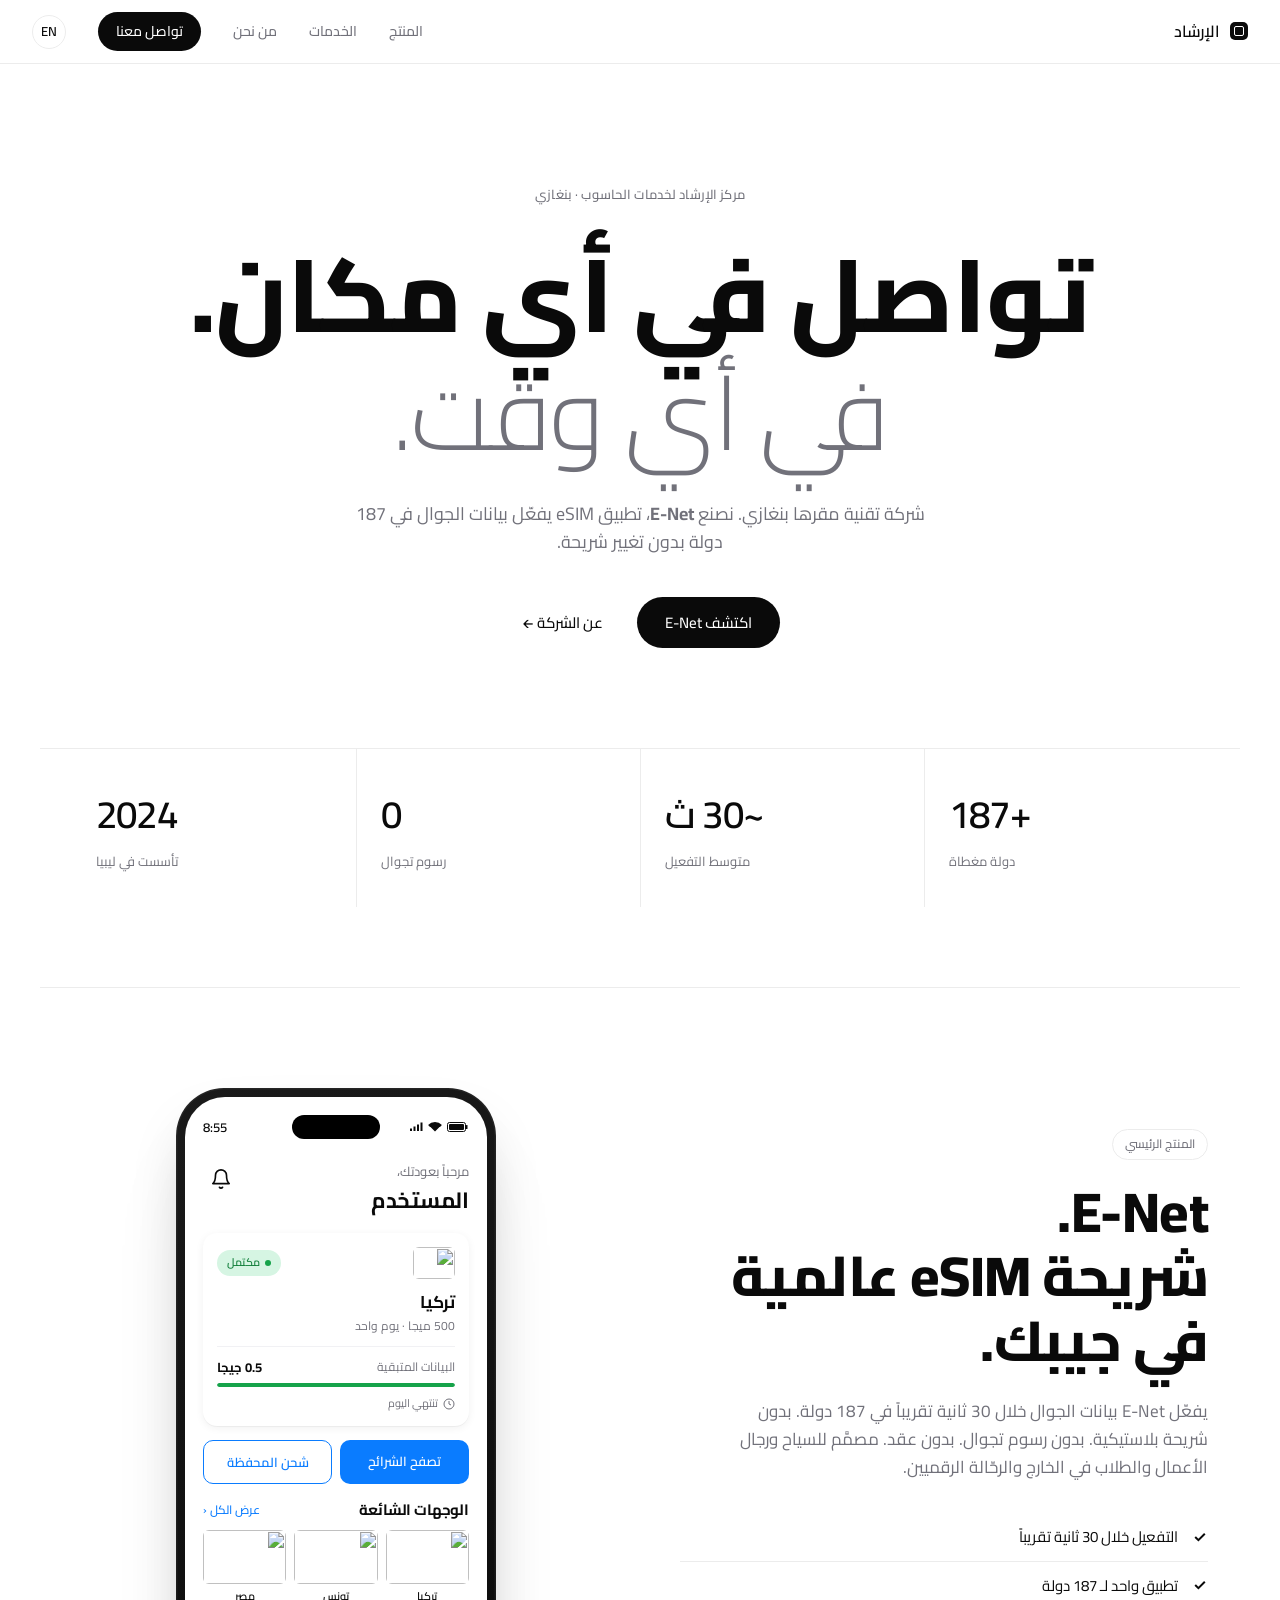
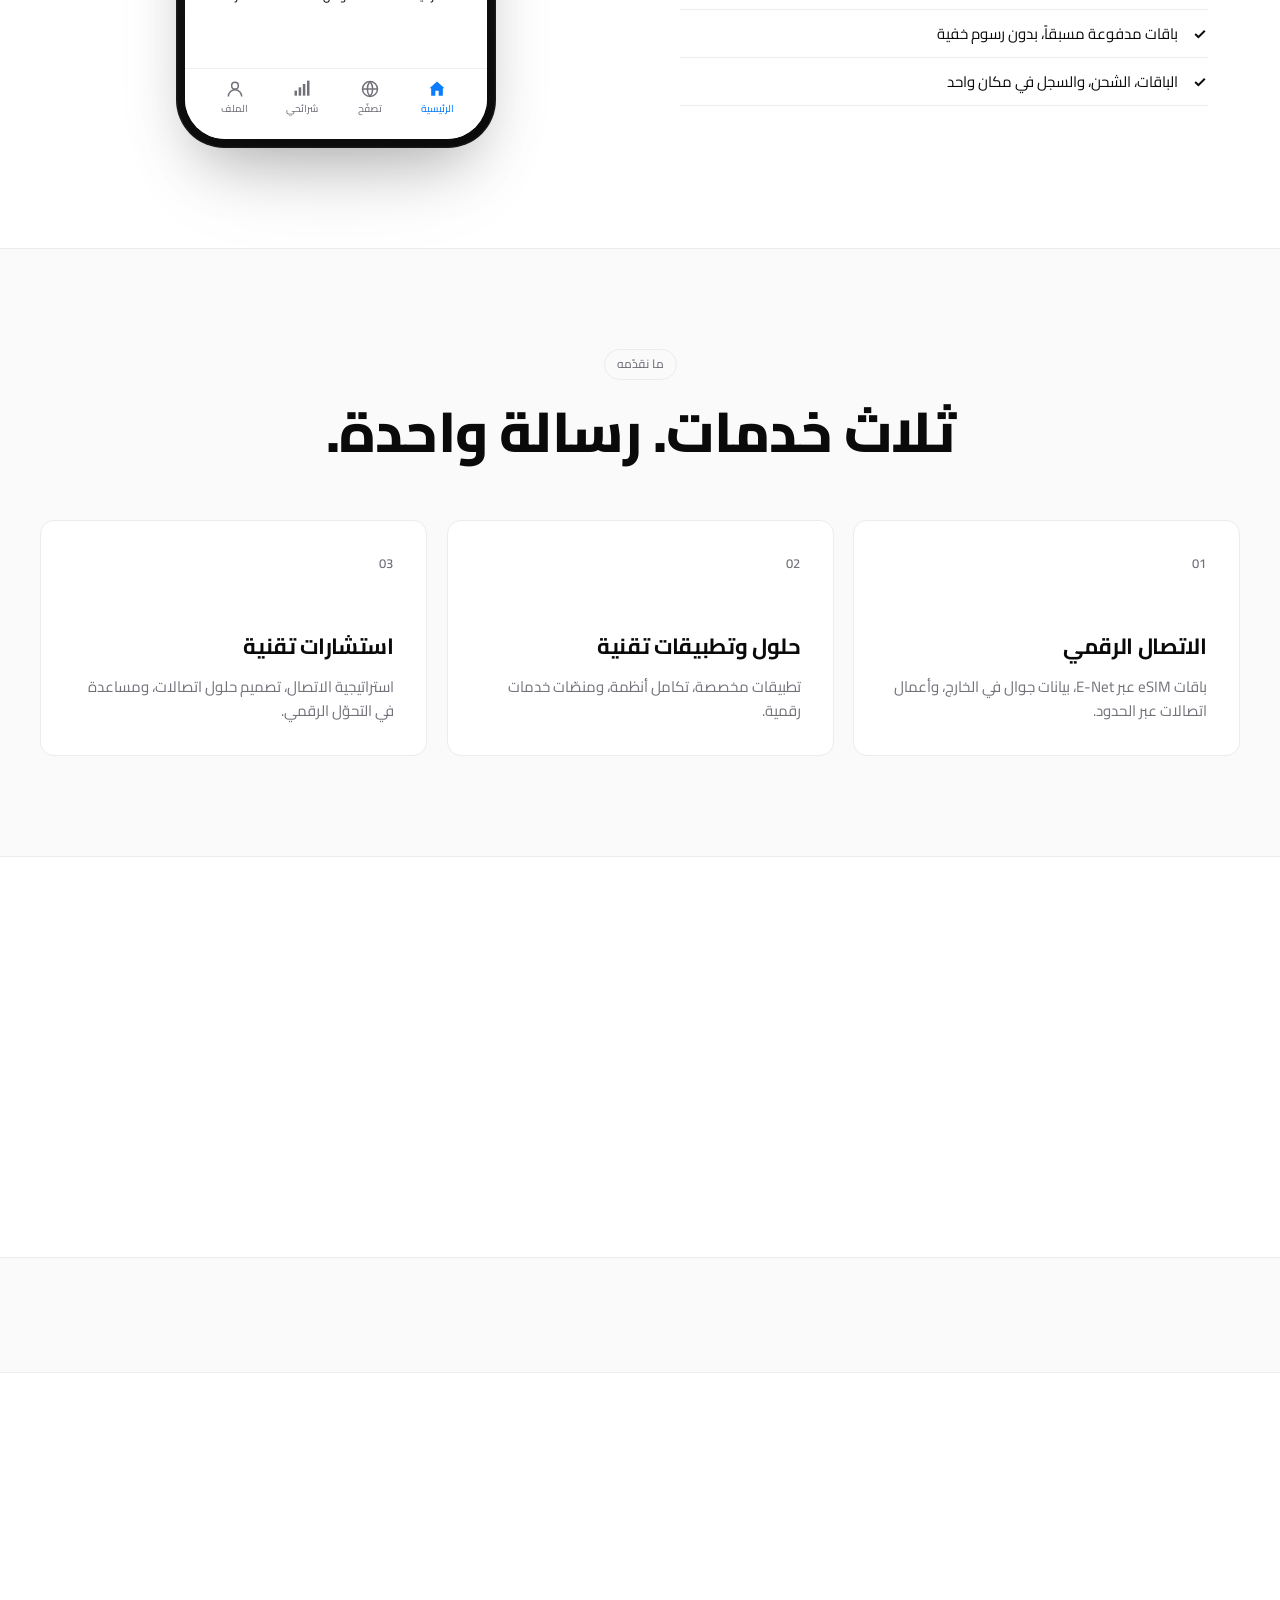
==== commit 1b8df531: "add technical seo: canonical, hreflang, og, twitter cards, jsonld, sitemap, robots" ====
--- a/ar.html
+++ b/ar.html
@@ -4,11 +4,79 @@
 <meta charset="UTF-8" />
 <meta name="viewport" content="width=device-width, initial-scale=1.0" />
 <title>الإرشاد — تواصل من أي مكان. في أي وقت.</title>
-<meta name="description" content="مركز الإرشاد لخدمات الحاسوب — شركة حلول تقنية مقرها بنغازي. مالكة منصة E-Net العالمية لشرائح eSIM." />
+<meta name="description" content="مركز الإرشاد لخدمات الحاسوب. شركة تقنية مقرها بنغازي. نصنع E-Net، تطبيق eSIM يفعّل بيانات الجوال في 187 دولة بدون تغيير شريحة." />
+
+<!-- Canonical & language alternates -->
+<link rel="canonical" href="https://alershad.ly/ar.html" />
+<link rel="alternate" hreflang="en" href="https://alershad.ly/" />
+<link rel="alternate" hreflang="ar" href="https://alershad.ly/ar.html" />
+<link rel="alternate" hreflang="x-default" href="https://alershad.ly/" />
+
+<!-- Open Graph -->
+<meta property="og:type" content="website" />
+<meta property="og:site_name" content="الإرشاد" />
+<meta property="og:title" content="الإرشاد — تواصل من أي مكان. في أي وقت." />
+<meta property="og:description" content="شركة تقنية مقرها بنغازي. نصنع E-Net، تطبيق eSIM يفعّل بيانات الجوال في 187 دولة بدون تغيير شريحة." />
+<meta property="og:url" content="https://alershad.ly/ar.html" />
+<meta property="og:locale" content="ar_LY" />
+<meta property="og:locale:alternate" content="en_US" />
+
+<!-- Twitter Card -->
+<meta name="twitter:card" content="summary_large_image" />
+<meta name="twitter:title" content="الإرشاد — تواصل من أي مكان. في أي وقت." />
+<meta name="twitter:description" content="شركة تقنية مقرها بنغازي. نصنع E-Net، تطبيق eSIM لـ 187 دولة." />
+
+<!-- Favicon -->
+<link rel="icon" href="/favicon.ico" sizes="any" />
+<link rel="icon" type="image/svg+xml" href="/favicon.svg" />
+<link rel="apple-touch-icon" href="/apple-touch-icon.png" />
+
 <link rel="preconnect" href="https://fonts.googleapis.com" />
 <link rel="preconnect" href="https://fonts.gstatic.com" crossorigin />
 <link href="https://fonts.googleapis.com/css2?family=Plus+Jakarta+Sans:wght@200;300;400;500;600;700&family=Cairo:wght@300;400;500;600;700;800&display=swap" rel="stylesheet" />
 <link rel="stylesheet" href="styles.css" />
+
+<!-- Structured data — references the same Organization @id as the English page -->
+<script type="application/ld+json">
+{
+  "@context": "https://schema.org",
+  "@graph": [
+    {
+      "@type": "Organization",
+      "@id": "https://alershad.ly/#organization",
+      "name": "مركز الإرشاد لخدمات الحاسوب",
+      "alternateName": ["Alershad Center for Computer Services", "الإرشاد"],
+      "url": "https://alershad.ly/",
+      "foundingDate": "2024",
+      "address": {
+        "@type": "PostalAddress",
+        "addressLocality": "بنغازي",
+        "addressCountry": "LY"
+      },
+      "areaServed": "Worldwide",
+      "knowsAbout": ["eSIM", "اتصالات", "بيانات الجوال", "حلول تقنية"],
+      "makesOffer": {
+        "@type": "Offer",
+        "itemOffered": {
+          "@type": "SoftwareApplication",
+          "name": "E-Net",
+          "applicationCategory": "TravelApplication",
+          "operatingSystem": "iOS, Android",
+          "description": "تطبيق eSIM عالمي يفعّل بيانات الجوال في 187 دولة بدون تغيير شريحة."
+        }
+      }
+    },
+    {
+      "@type": "WebPage",
+      "@id": "https://alershad.ly/ar.html#webpage",
+      "url": "https://alershad.ly/ar.html",
+      "inLanguage": "ar",
+      "isPartOf": { "@id": "https://alershad.ly/#website" },
+      "about": { "@id": "https://alershad.ly/#organization" }
+    }
+  ]
+}
+</script>
 </head>
 <body>
 
--- a/styles.css
+++ b/styles.css
@@ -1,5 +1,5 @@
 /* ━━━━━━━━━━━━━━━━━━━━━━━━━━━━━━━━━━━━━━
-   AL-IRSHAD · Clean Modern Minimalism
+   ALERSHAD · Clean Modern Minimalism
    Distinct from zesimo:
      · White background (not cream)
      · Plus Jakarta Sans only (not Cormorant + Inter)
@@ -52,12 +52,13 @@
 a { color: inherit; text-decoration: none; }
 ::selection { background: var(--ink); color: var(--bg); }
 
-/* ━━━ FOCUS — keyboard only, WCAG 2.4.7 ━━━ */
+/* ━━━ FOCUS — keyboard only, WCAG 2.4.7 ━━━
+   outline naturally follows the element's own border-radius in modern browsers,
+   so we don't set border-radius here (would override pill/circle shapes). */
 :where(a, button, [tabindex]):focus { outline: none; }
 :where(a, button, [tabindex]):focus-visible {
   outline: 2px solid var(--focus);
   outline-offset: 3px;
-  border-radius: 4px;
 }
 
 /* ━━━ SKIP LINK — hidden until keyboard-focused ━━━ */
@@ -132,16 +133,19 @@
   color: var(--ink);
   transition: color var(--duration-fast) var(--ease-enter);
 }
-.menu-cta {
-  background: var(--ink) !important;
-  color: var(--bg) !important;
+.menu .menu-cta {
+  background: var(--ink);
+  color: var(--bg);
   padding: 9px 18px;
   border-radius: 999px;
   font-size: 14px;
   font-weight: 500;
-  transition: background .2s ease;
-}
-.menu-cta:hover { background: var(--ink-soft) !important; }
+  transition: background var(--duration-base) var(--ease-exit);
+}
+.menu .menu-cta:hover {
+  background: var(--ink-soft);
+  transition: background var(--duration-base) var(--ease-enter);
+}
 
 @media (max-width: 720px) {
   .nav { padding: 0 20px; }
@@ -658,19 +662,19 @@
 }
 
 /* ━━━ LANGUAGE SWITCH ━━━ */
-.lang-switch {
+.menu .lang-switch {
   width: 34px; height: 34px;
   display: inline-flex; align-items: center; justify-content: center;
   border: 1px solid var(--line);
   border-radius: 50%;
   font-size: 13px;
   font-weight: 600;
-  color: var(--ink) !important;
+  color: var(--ink);
   transition:
     background var(--duration-fast) var(--ease-exit),
     border-color var(--duration-fast) var(--ease-exit);
 }
-.lang-switch:hover {
+.menu .lang-switch:hover {
   background: var(--bg-soft);
   border-color: var(--ink);
   transition:
@@ -727,9 +731,35 @@
 .reveal {
   opacity: 0;
   transform: translateY(20px);
-  transition: opacity .8s ease, transform .8s cubic-bezier(.16, 1, .3, 1);
+  transition:
+    opacity var(--duration-slow) var(--ease-exit),
+    transform var(--duration-slow) var(--ease-enter);
 }
 .reveal.in {
   opacity: 1;
   transform: translateY(0);
 }
+
+/* ━━━ PERFORMANCE — containment & content-visibility ━━━
+   `contain: layout style` lets the browser skip layout/style work on these blocks
+   when their internals change. Paint is intentionally excluded (Mistake #9 — we
+   may add overflowing decorative pseudos later and don't want them clipped).
+   `content-visibility: auto` skips rendering work for sections off-screen.
+   `contain-intrinsic-size` reserves space so off-screen content doesn't cause
+   CLS or scroll-jump when revealed. */
+.service,
+.persona,
+.strip-item,
+.aud-item,
+.enet-active {
+  contain: layout style;
+}
+
+.services,
+.about,
+.audience,
+.contact,
+.footer {
+  content-visibility: auto;
+  contain-intrinsic-size: auto 600px;
+}
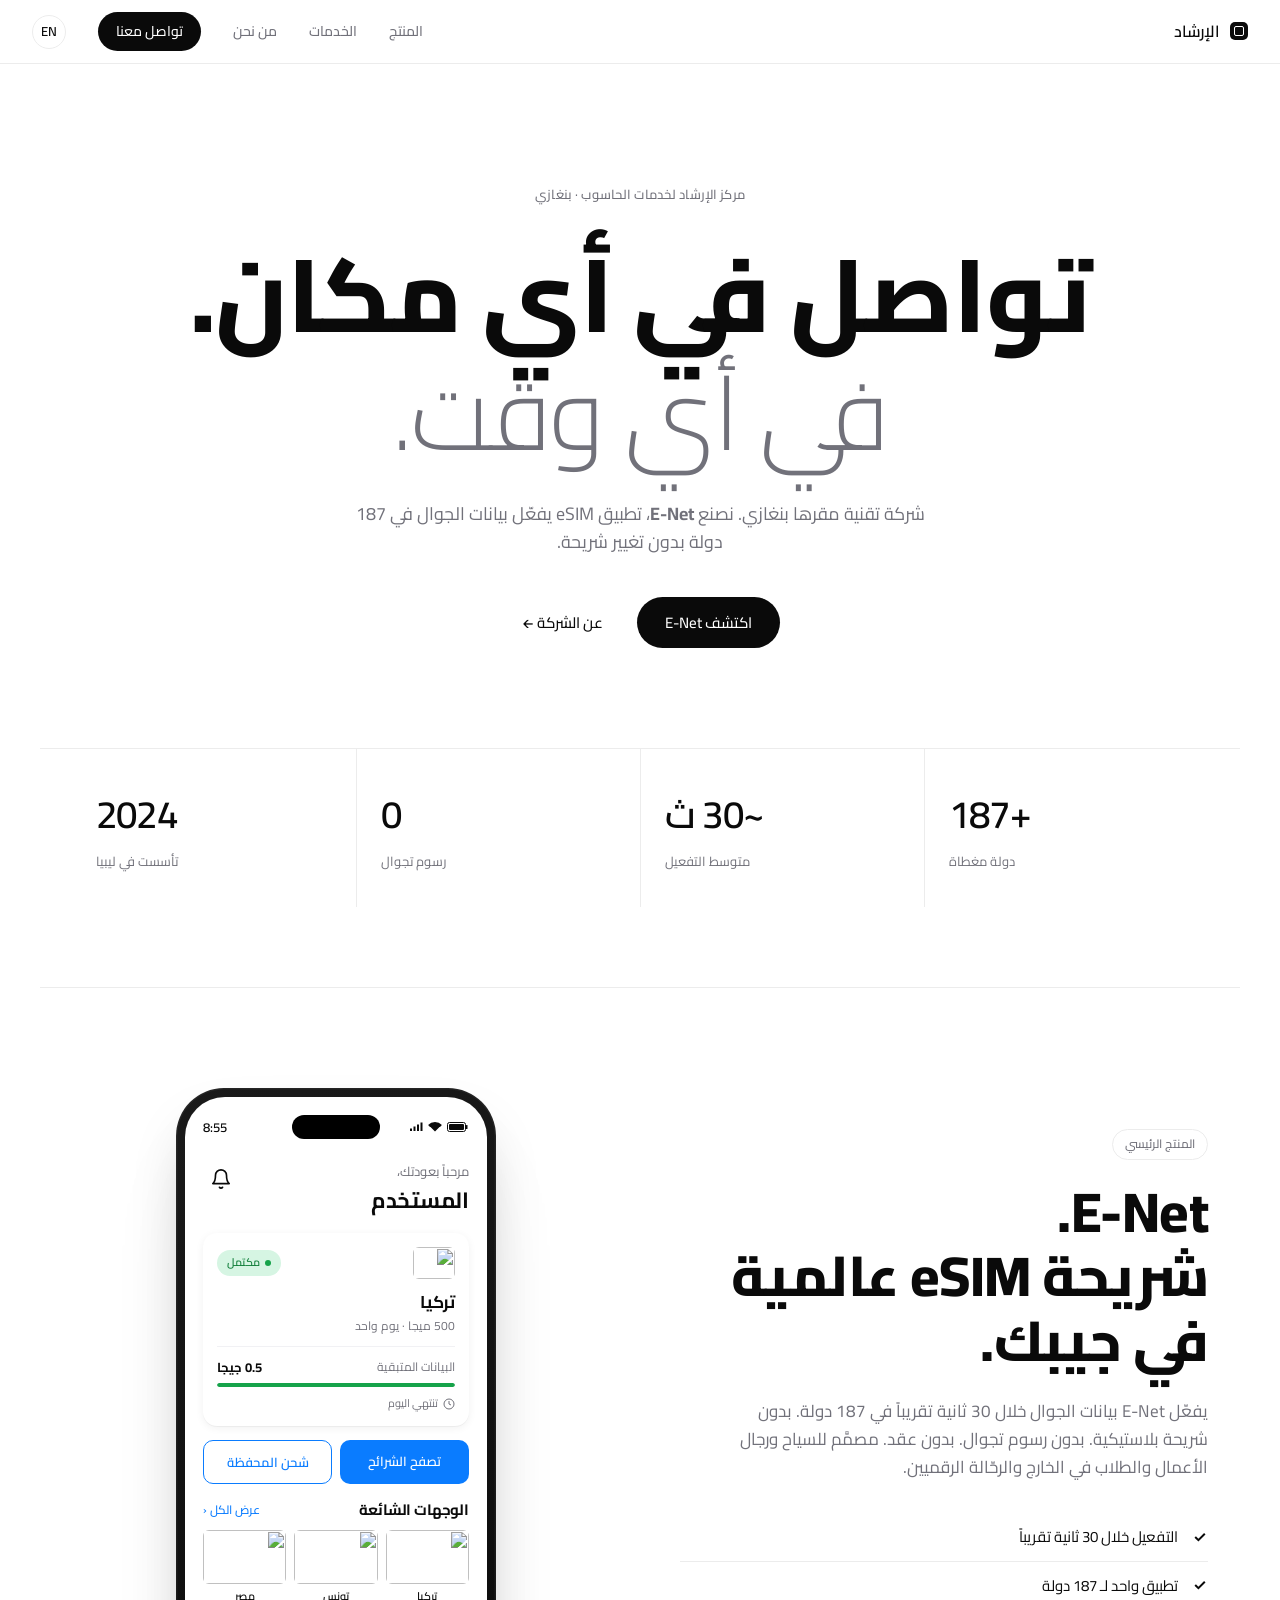
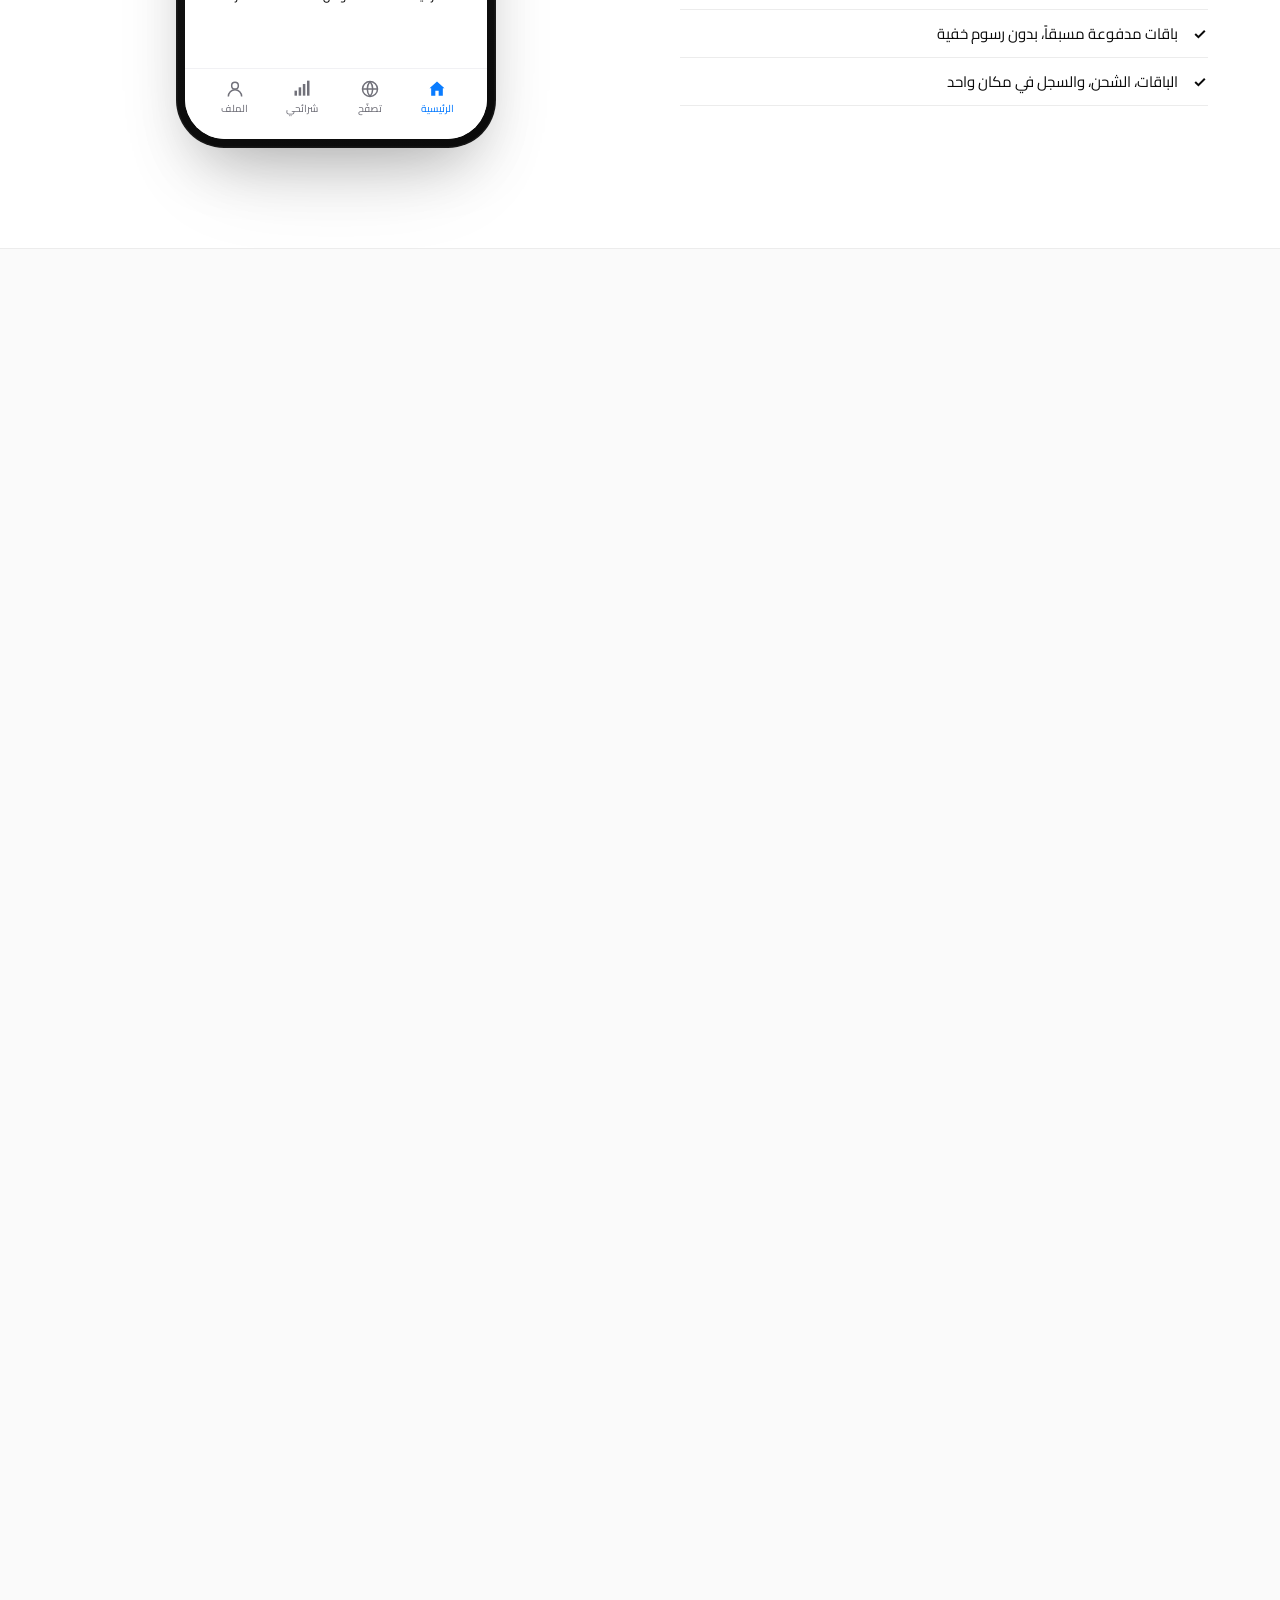
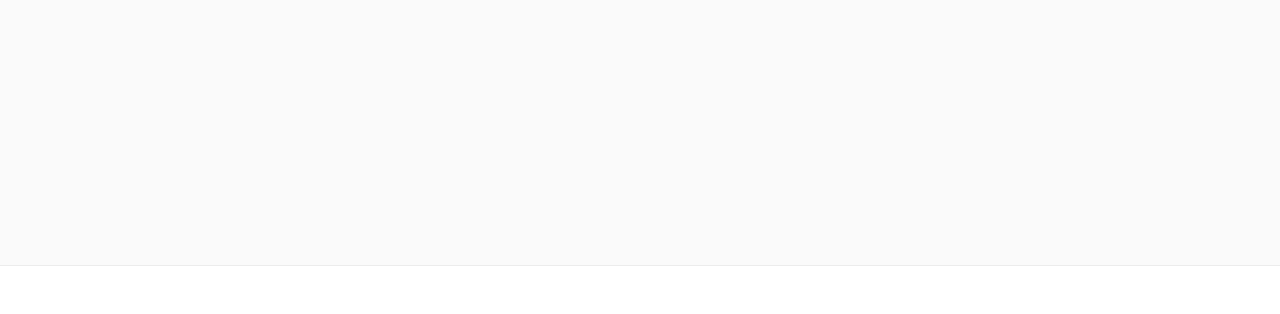
==== commit 949806bd: "shrink og image to 109kb under whatsapp 300kb limit and add og image type meta" ====
--- a/ar.html
+++ b/ar.html
@@ -20,11 +20,18 @@
 <meta property="og:url" content="https://alershad.ly/ar.html" />
 <meta property="og:locale" content="ar_LY" />
 <meta property="og:locale:alternate" content="en_US" />
+<meta property="og:image" content="https://alershad.ly/og-image.png" />
+<meta property="og:image:type" content="image/png" />
+<meta property="og:image:width" content="1200" />
+<meta property="og:image:height" content="630" />
+<meta property="og:image:alt" content="الإرشاد — تواصل من أي مكان. في أي وقت." />
 
 <!-- Twitter Card -->
 <meta name="twitter:card" content="summary_large_image" />
 <meta name="twitter:title" content="الإرشاد — تواصل من أي مكان. في أي وقت." />
 <meta name="twitter:description" content="شركة تقنية مقرها بنغازي. نصنع E-Net، تطبيق eSIM لـ 187 دولة." />
+<meta name="twitter:image" content="https://alershad.ly/og-image.png" />
+<meta name="twitter:image:alt" content="الإرشاد — تواصل من أي مكان. في أي وقت." />
 
 <!-- Favicon -->
 <link rel="icon" href="/favicon.ico" sizes="any" />
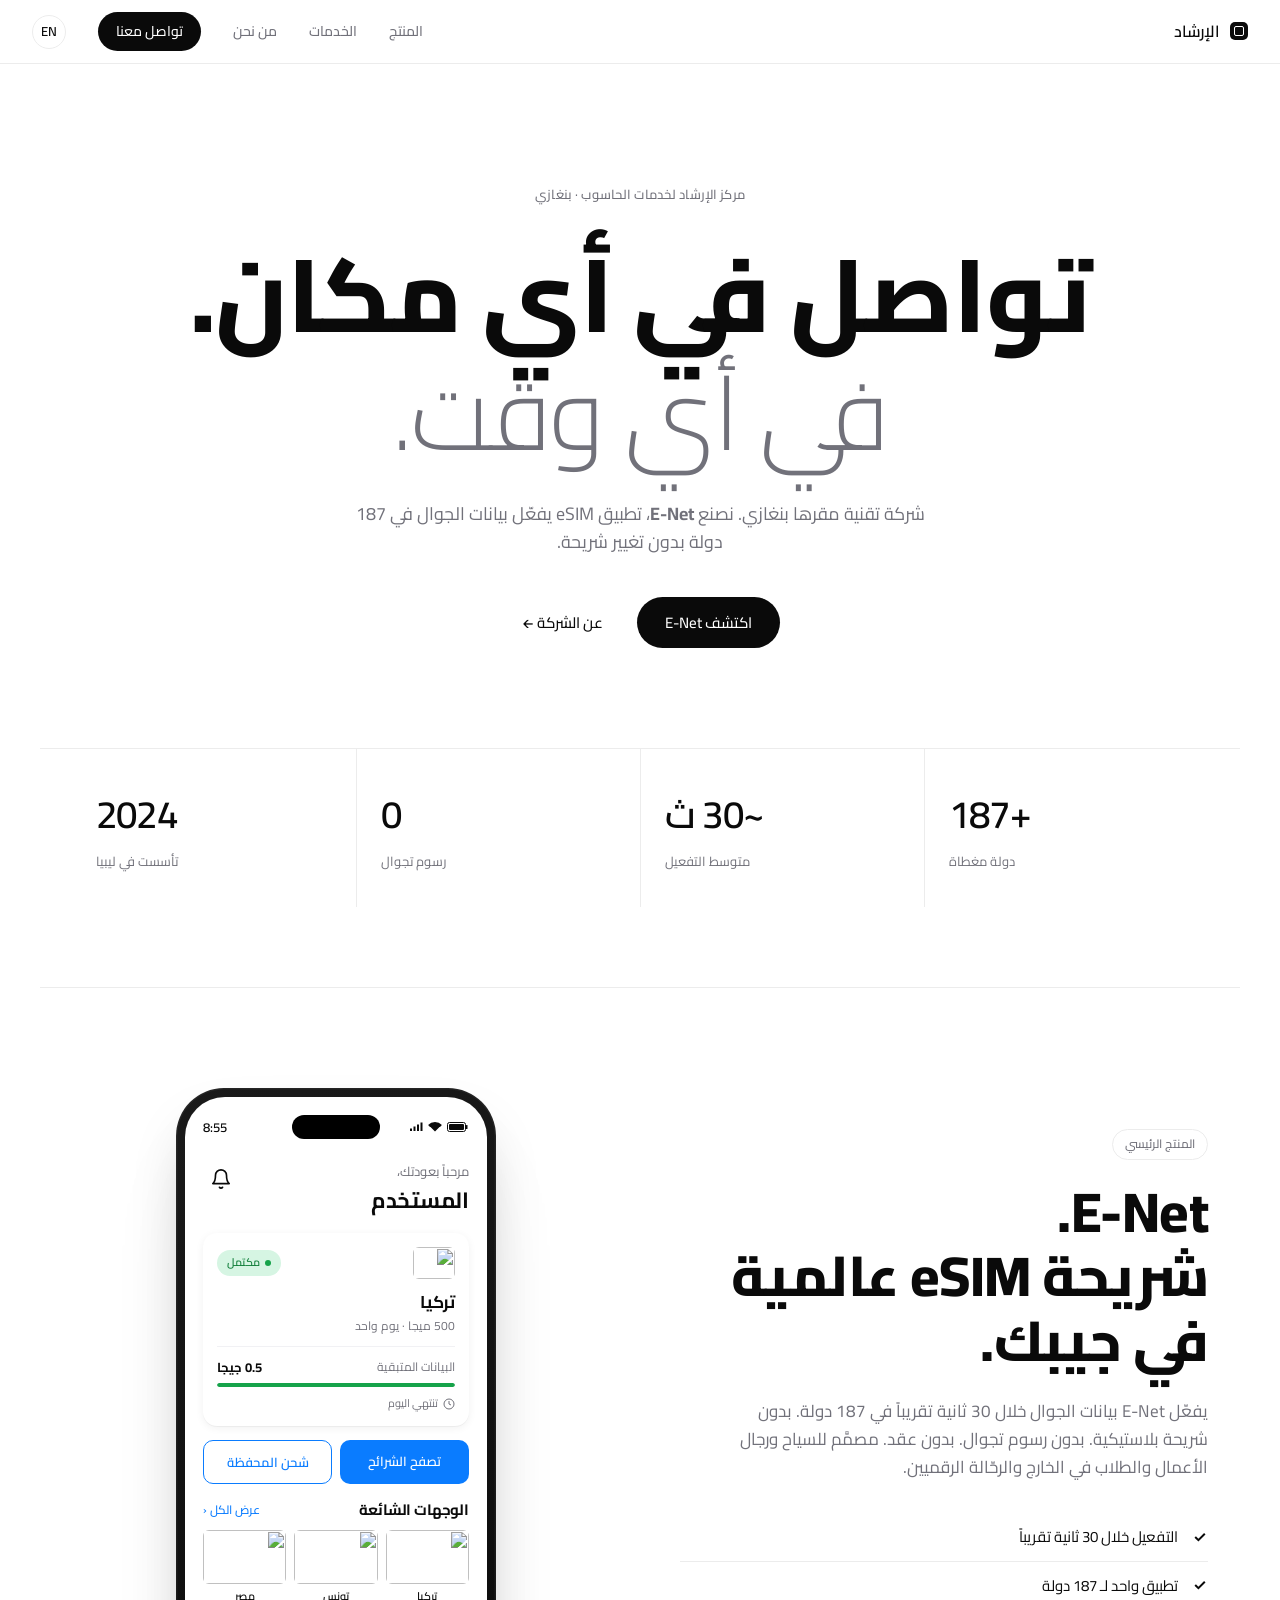
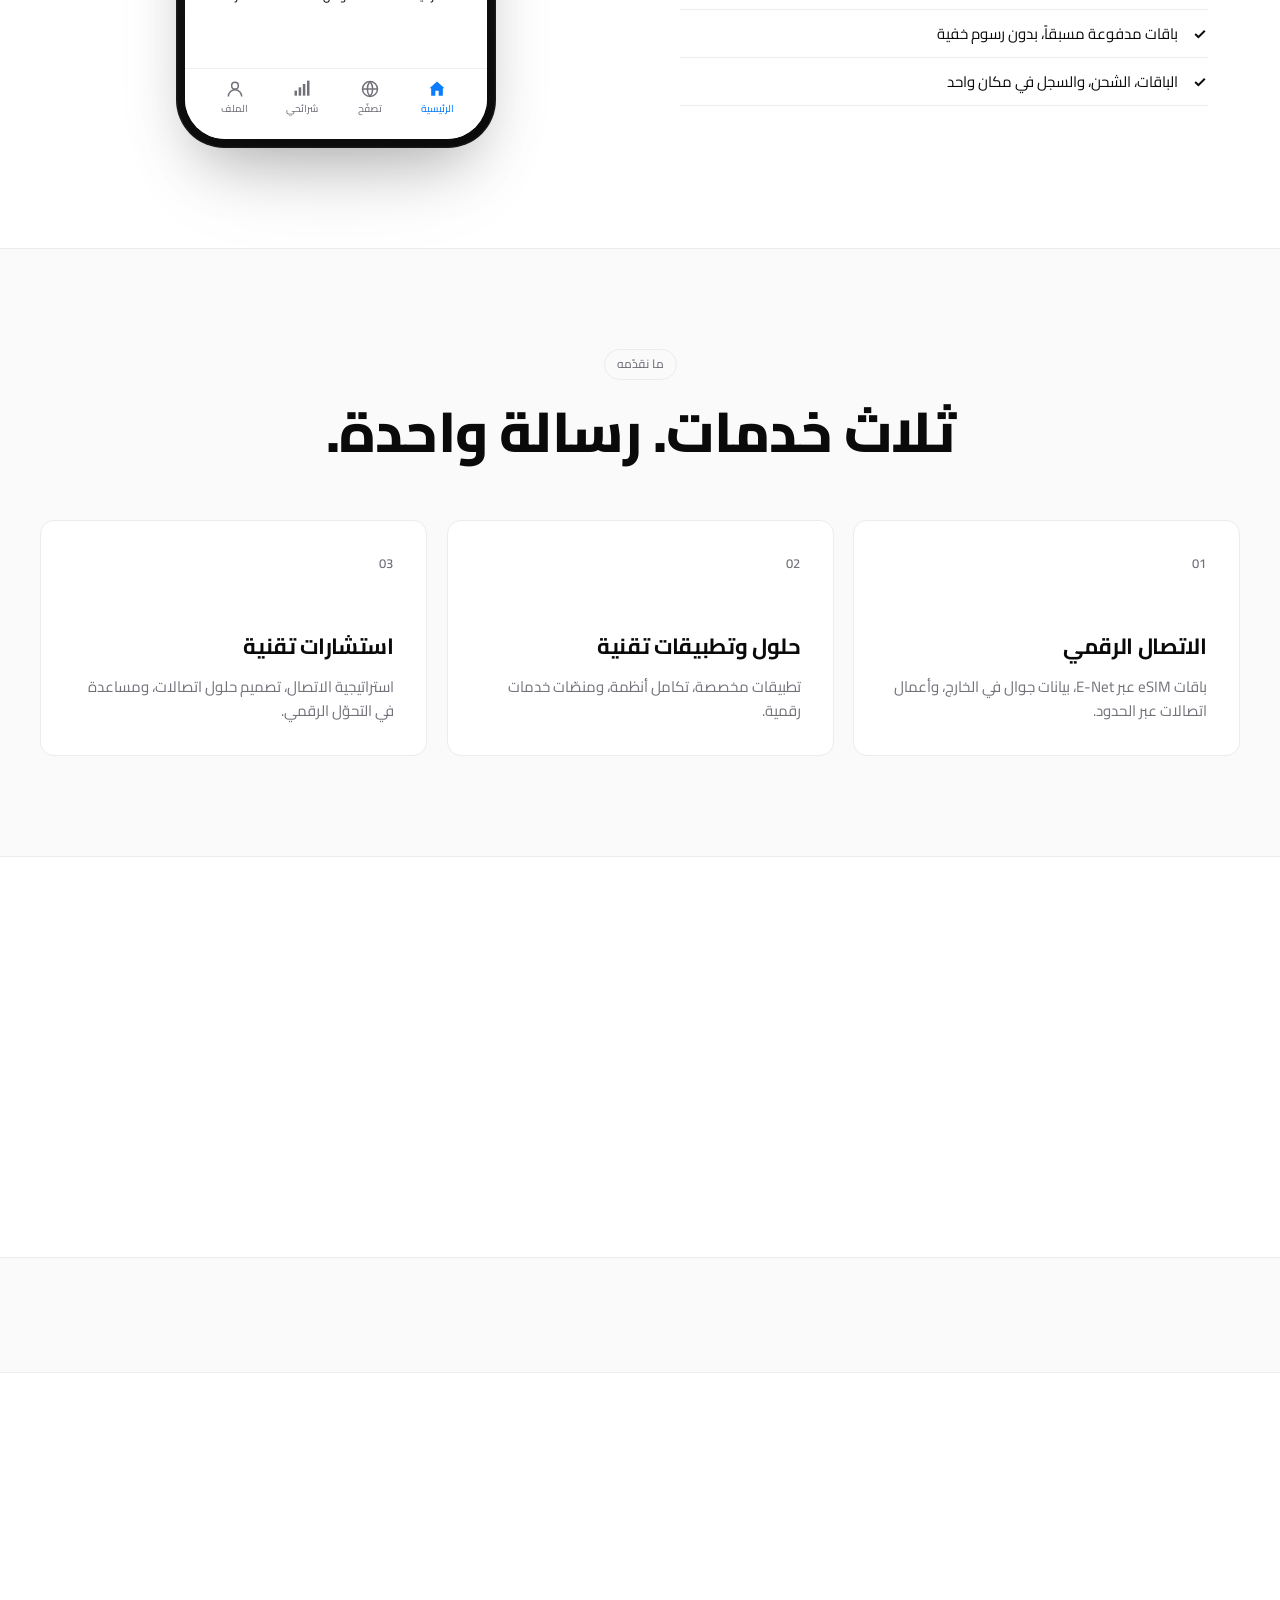
==== commit 32f4b722: "async google fonts, dns-prefetch flagcdn, metric-matched fallback fonts to kill fout cls" ====
--- a/ar.html
+++ b/ar.html
@@ -40,7 +40,15 @@
 
 <link rel="preconnect" href="https://fonts.googleapis.com" />
 <link rel="preconnect" href="https://fonts.gstatic.com" crossorigin />
-<link href="https://fonts.googleapis.com/css2?family=Plus+Jakarta+Sans:wght@200;300;400;500;600;700&family=Cairo:wght@300;400;500;600;700;800&display=swap" rel="stylesheet" />
+<link rel="dns-prefetch" href="https://flagcdn.com" />
+
+<!-- Async-load Google Fonts -->
+<link rel="preload" as="style" href="https://fonts.googleapis.com/css2?family=Plus+Jakarta+Sans:wght@200;300;400;500;600;700&family=Cairo:wght@300;400;500;600;700;800&display=swap" />
+<link rel="stylesheet" href="https://fonts.googleapis.com/css2?family=Plus+Jakarta+Sans:wght@200;300;400;500;600;700&family=Cairo:wght@300;400;500;600;700;800&display=swap" media="print" onload="this.media='all'" />
+<noscript>
+  <link rel="stylesheet" href="https://fonts.googleapis.com/css2?family=Plus+Jakarta+Sans:wght@200;300;400;500;600;700&family=Cairo:wght@300;400;500;600;700;800&display=swap" />
+</noscript>
+
 <link rel="stylesheet" href="styles.css" />
 
 <!-- Structured data — references the same Organization @id as the English page -->
--- a/styles.css
+++ b/styles.css
@@ -6,6 +6,28 @@
      · No giant ghost letters, no /01 numbering,
        no italic-red accent word, no cursor follower
    ━━━━━━━━━━━━━━━━━━━━━━━━━━━━━━━━━━━━━━ */
+
+/* ━━━ FALLBACK FONTS (metric overrides eliminate FOUT layout shift) ━━━
+   Local Arial is the base. size-adjust + ascent/descent/line-gap-override
+   tune Arial's metrics to match each web font as closely as possible, so when
+   the real font swaps in, text occupies the same box and CLS stays at 0.
+   Values approximated; refine with capsize.dev or fontaine if needed. */
+@font-face {
+  font-family: 'Jakarta Fallback';
+  src: local('Arial');
+  size-adjust: 102%;
+  ascent-override: 100%;
+  descent-override: 25%;
+  line-gap-override: 0%;
+}
+@font-face {
+  font-family: 'Cairo Fallback';
+  src: local('Tahoma'), local('Arial');
+  size-adjust: 95%;
+  ascent-override: 108%;
+  descent-override: 30%;
+  line-gap-override: 0%;
+}
 
 *, *::before, *::after { box-sizing: border-box; margin: 0; padding: 0; }
 
@@ -39,7 +61,7 @@
 body {
   background: var(--bg);
   color: var(--ink);
-  font-family: 'Plus Jakarta Sans', system-ui, -apple-system, sans-serif;
+  font-family: 'Plus Jakarta Sans', 'Jakarta Fallback', system-ui, -apple-system, sans-serif;
   font-weight: 400;
   font-size: 16px;
   line-height: 1.55;
@@ -684,7 +706,7 @@
 
 /* ━━━ ARABIC / RTL ━━━ */
 html[dir="rtl"] body {
-  font-family: 'Cairo', 'Plus Jakarta Sans', system-ui, sans-serif;
+  font-family: 'Cairo', 'Cairo Fallback', 'Plus Jakarta Sans', system-ui, sans-serif;
   letter-spacing: 0;
 }
 html[dir="rtl"] .hero-title,
@@ -716,7 +738,7 @@
 }
 
 /* Phone stays LTR (it's a product UI) — already handled by inline dir="ltr" */
-html[dir="rtl"] .phone-screen { font-family: 'Cairo', sans-serif; }
+html[dir="rtl"] .phone-screen { font-family: 'Cairo', 'Cairo Fallback', sans-serif; }
 html[dir="rtl"] .enet-active-name,
 html[dir="rtl"] .enet-greet strong,
 html[dir="rtl"] .enet-section h4 {
